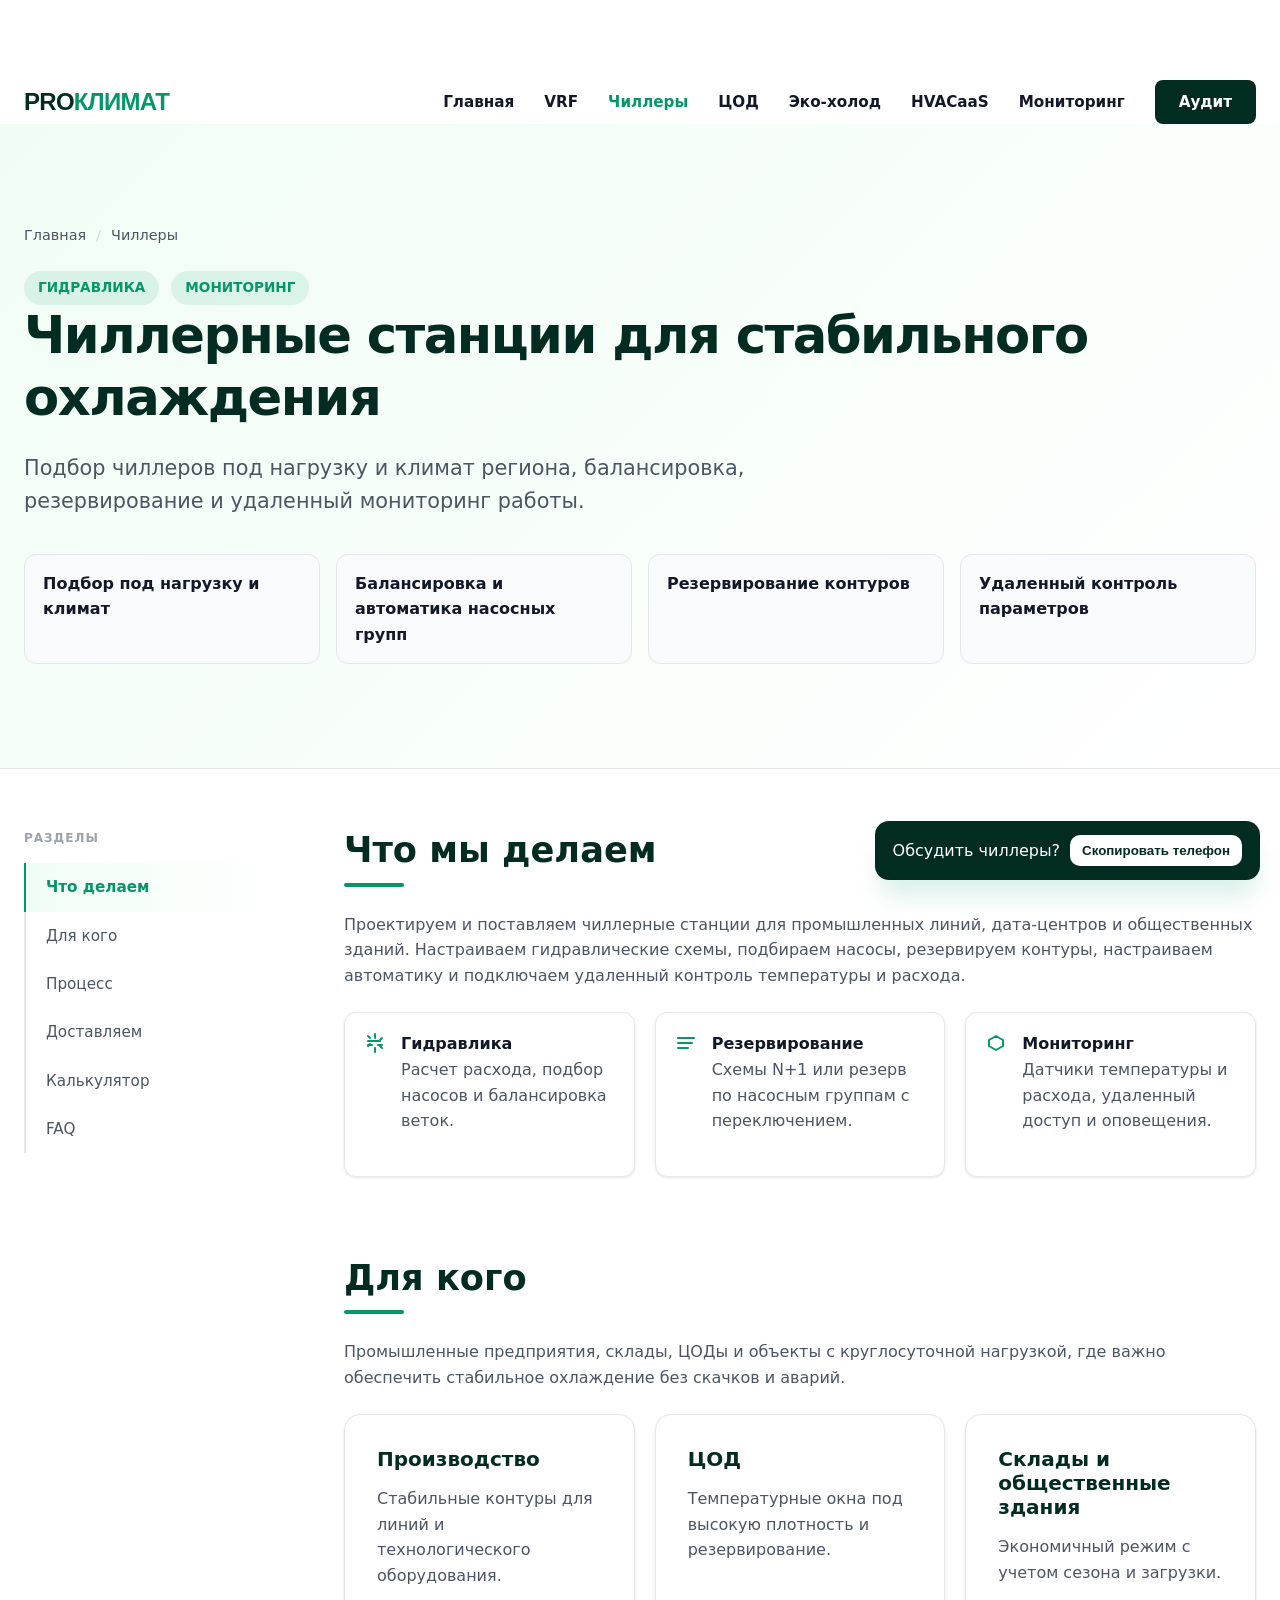
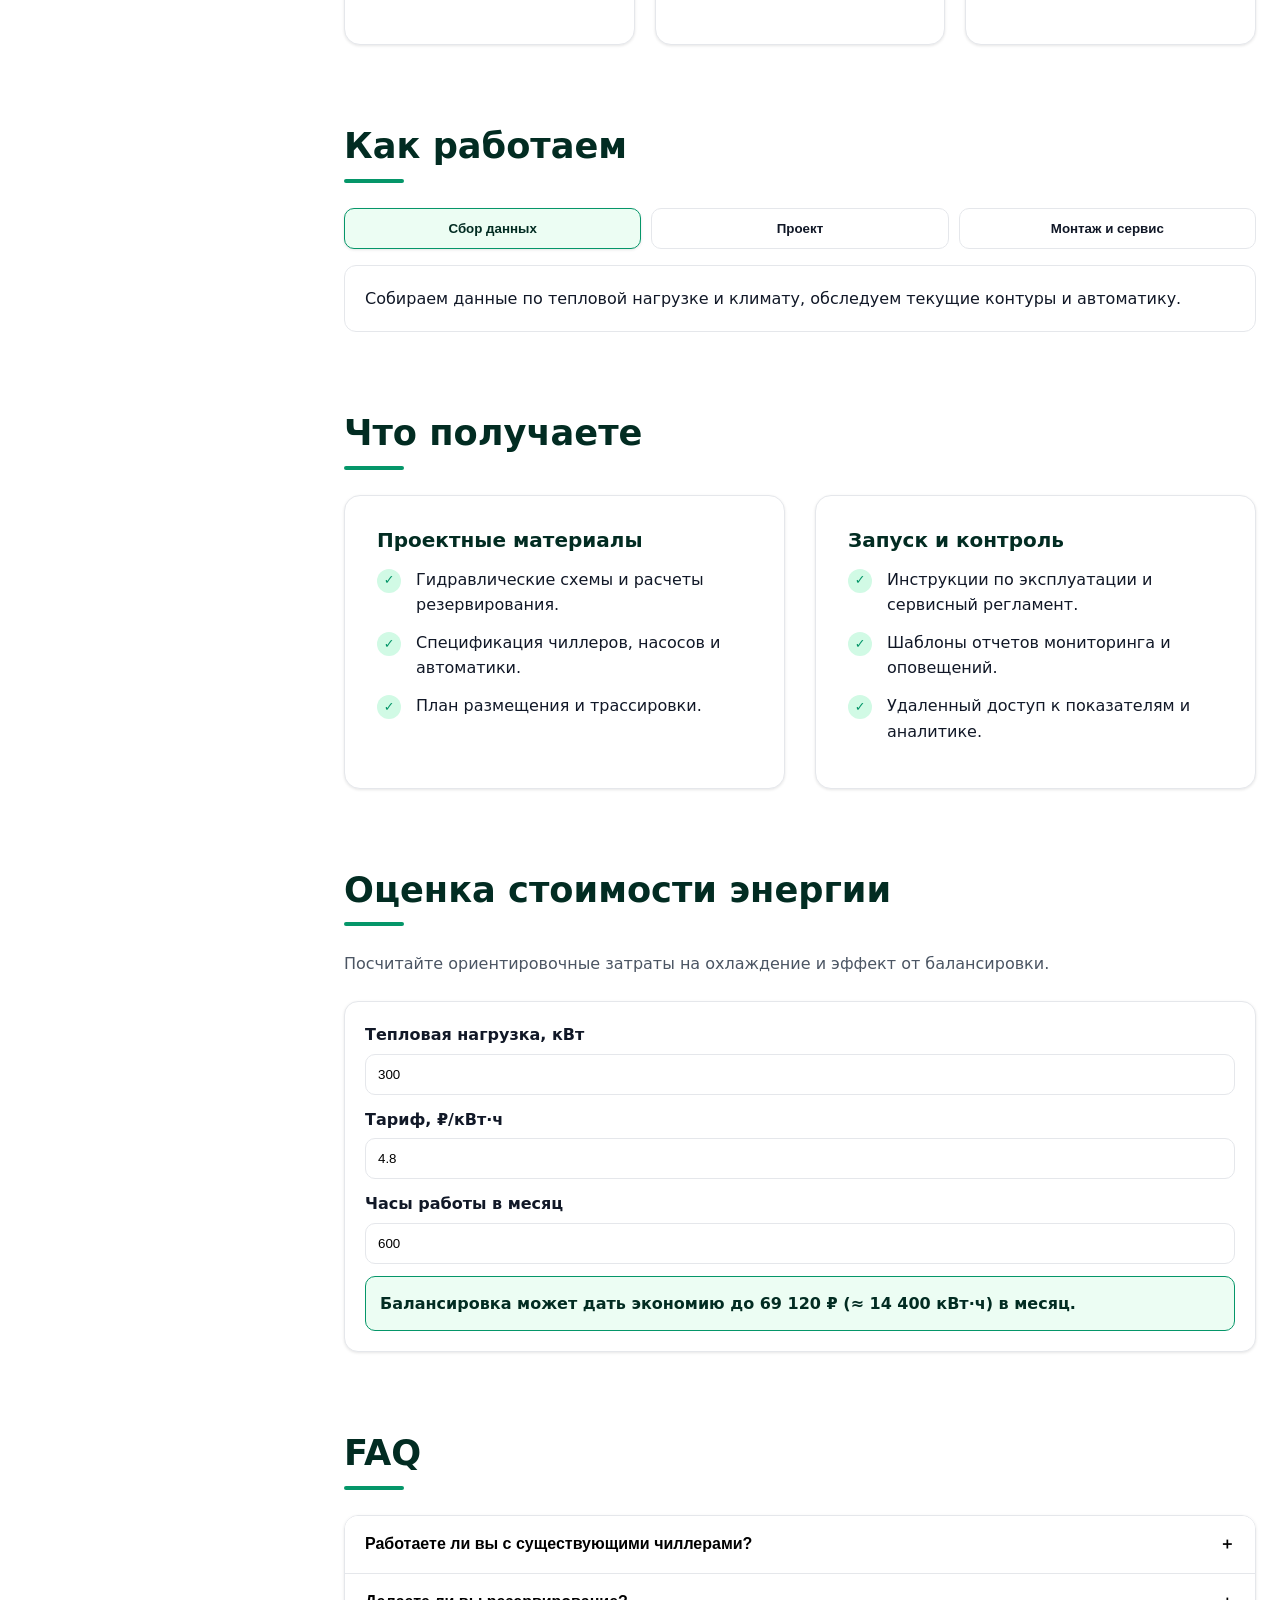
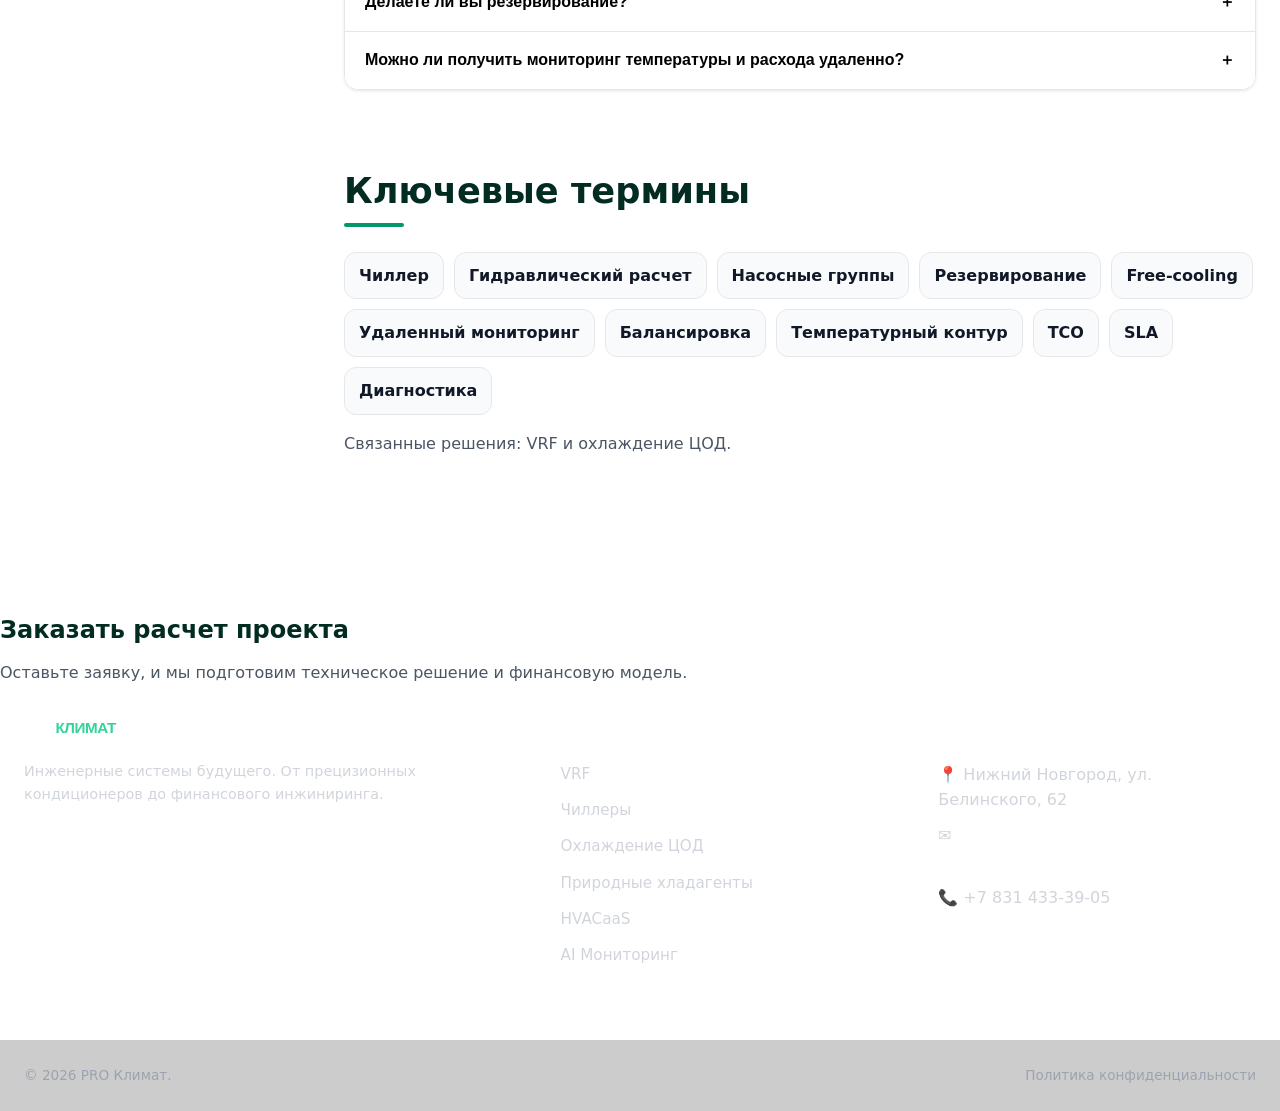
==== chiller.html @ 480e8903 "Add VRF and chiller pages with unified SEO and interactivity" ====
<!DOCTYPE html>
<html lang="ru">
<head>
    <meta charset="UTF-8">
    <meta name="viewport" content="width=device-width, initial-scale=1.0">
    <title>Чиллерные решения — стабильное охлаждение</title>
    <meta name="description" content="PRO Климат подбирает и собирает чиллерные станции с гидравлическим расчетом, резервированием и цифровым мониторингом.">
    <link rel="canonical" href="https://pro.master52.ru/chiller.html">
    <meta property="og:title" content="Чиллерные решения — стабильное охлаждение">
    <meta property="og:description" content="Чиллерные станции для промышленности и ЦОД: гидравлика, резервирование, мониторинг.">
    <meta property="og:type" content="article">
    <meta property="og:url" content="https://pro.master52.ru/chiller.html">
    <meta property="og:site_name" content="PRO Климат">
    <meta name="twitter:card" content="summary_large_image">
    <meta name="twitter:title" content="Чиллеры от PRO Климат">
    <meta name="twitter:description" content="Подбор чиллеров под нагрузку, балансировка и удаленный мониторинг.">
    <link rel="stylesheet" href="assets/css/site.css">
    <script type="application/ld+json">
    {
      "@context": "https://schema.org",
      "@graph": [
        {
          "@type": "Organization",
          "name": "PRO Климат",
          "url": "https://pro.master52.ru/",
          "logo": "https://pro.master52.ru/assets/img/logo.svg",
          "contactPoint": {"@type": "ContactPoint","telephone": "+7 831 433-39-05","contactType": "customer service","email": "4333928@mail.ru"},
          "address": {"@type": "PostalAddress","streetAddress": "ул. Белинского, 62","addressLocality": "Нижний Новгород","addressCountry": "RU"}
        },
        {"@type": "WebSite","url": "https://pro.master52.ru/","name": "PRO Климат"},
        {
          "@type": "BreadcrumbList",
          "itemListElement": [
            {"@type": "ListItem", "position": 1, "name": "Главная", "item": "https://pro.master52.ru/index.html"},
            {"@type": "ListItem", "position": 2, "name": "Чиллеры", "item": "https://pro.master52.ru/chiller.html"}
          ]
        }
      ]
    }
    </script>
</head>
<body>
    <div id="header-inj"></div>
    <main>
        <section class="hero reveal" aria-labelledby="chiller-title">
            <div class="container">
                <div class="breadcrumbs"><a href="/">Главная</a><span>/</span>Чиллеры</div>
                <div class="badges">
                    <div class="badge">Гидравлика</div>
                    <div class="badge">Мониторинг</div>
                </div>
                <h1 id="chiller-title" class="hero-title">Чиллерные станции для стабильного охлаждения</h1>
                <p class="hero-desc">Подбор чиллеров под нагрузку и климат региона, балансировка, резервирование и удаленный мониторинг работы.</p>
                <div class="summary-grid">
                    <div class="summary-item">Подбор под нагрузку и климат</div>
                    <div class="summary-item">Балансировка и автоматика насосных групп</div>
                    <div class="summary-item">Резервирование контуров</div>
                    <div class="summary-item">Удаленный контроль параметров</div>
                </div>
            </div>
        </section>

        <div class="container content">
            <section class="layout reveal">
                <aside class="sidebar" aria-label="Навигация по чиллерам">
                    <div class="side-label">Разделы</div>
                    <div class="side-menu">
                        <a href="#what">Что делаем</a>
                        <a href="#who">Для кого</a>
                        <a href="#how">Процесс</a>
                        <a href="#deliver">Доставляем</a>
                        <a href="#calc">Калькулятор</a>
                        <a href="#faq">FAQ</a>
                    </div>
                </aside>
                <div class="content">
                    <section id="what" aria-labelledby="what-title">
                        <h2 id="what-title">Что мы делаем</h2>
                        <p>Проектируем и поставляем чиллерные станции для промышленных линий, дата-центров и общественных зданий. Настраиваем гидравлические схемы, подбираем насосы, резервируем контуры, настраиваем автоматику и подключаем удаленный контроль температуры и расхода.</p>
                        <div class="feature-list">
                            <div class="feature">
                                <svg viewBox="0 0 24 24" fill="none" aria-hidden="true"><path d="M12 3v4m0 10v4m7-7h-4M9 14H5m12-4H5m14-3l-2 2m0 6l2 2M5 5l2 2m0 6L5 15" stroke="currentColor" stroke-width="2" stroke-linecap="round"/></svg>
                                <div><strong>Гидравлика</strong><p>Расчет расхода, подбор насосов и балансировка веток.</p></div>
                            </div>
                            <div class="feature">
                                <svg viewBox="0 0 24 24" fill="none" aria-hidden="true"><path d="M4 7h16M4 12h14M4 17h10" stroke="currentColor" stroke-width="2" stroke-linecap="round"/></svg>
                                <div><strong>Резервирование</strong><p>Схемы N+1 или резерв по насосным группам с переключением.</p></div>
                            </div>
                            <div class="feature">
                                <svg viewBox="0 0 24 24" fill="none" aria-hidden="true"><path d="M12 5l7 4v6l-7 4-7-4V9l7-4z" stroke="currentColor" stroke-width="2" stroke-linecap="round" stroke-linejoin="round"/></svg>
                                <div><strong>Мониторинг</strong><p>Датчики температуры и расхода, удаленный доступ и оповещения.</p></div>
                            </div>
                        </div>
                    </section>

                    <section id="who" class="reveal" aria-labelledby="who-title">
                        <h2 id="who-title">Для кого</h2>
                        <p>Промышленные предприятия, склады, ЦОДы и объекты с круглосуточной нагрузкой, где важно обеспечить стабильное охлаждение без скачков и аварий.</p>
                        <div class="grid-responsive">
                            <div class="card"><h4>Производство</h4><p>Стабильные контуры для линий и технологического оборудования.</p></div>
                            <div class="card"><h4>ЦОД</h4><p>Температурные окна под высокую плотность и резервирование.</p></div>
                            <div class="card"><h4>Склады и общественные здания</h4><p>Экономичный режим с учетом сезона и загрузки.</p></div>
                        </div>
                    </section>

                    <section id="how" class="reveal" aria-labelledby="how-title">
                        <h2 id="how-title">Как работаем</h2>
                        <div class="tab-buttons" role="tablist" aria-label="Этапы чиллеров">
                            <button role="tab" aria-selected="true" aria-controls="ch-tab1" id="ch-tab-btn-1">Сбор данных</button>
                            <button role="tab" aria-selected="false" aria-controls="ch-tab2" id="ch-tab-btn-2">Проект</button>
                            <button role="tab" aria-selected="false" aria-controls="ch-tab3" id="ch-tab-btn-3">Монтаж и сервис</button>
                        </div>
                        <div id="ch-tab1" class="tab-panel active" role="tabpanel" aria-labelledby="ch-tab-btn-1">Собираем данные по тепловой нагрузке и климату, обследуем текущие контуры и автоматику.</div>
                        <div id="ch-tab2" class="tab-panel" role="tabpanel" aria-labelledby="ch-tab-btn-2">Подбираем чиллеры и гидромодули, проектируем разводку, размещение и резервирование.</div>
                        <div id="ch-tab3" class="tab-panel" role="tabpanel" aria-labelledby="ch-tab-btn-3">Монтаж с учетом сервисных зон, балансировка, подключение мониторинга и регламент сервисных проверок.</div>
                    </section>

                    <section id="deliver" class="reveal" aria-labelledby="deliver-title">
                        <h2 id="deliver-title">Что получаете</h2>
                        <div class="grid-2">
                            <div class="card">
                                <h4>Проектные материалы</h4>
                                <ul class="list-check">
                                    <li><span class="icon-ok">✓</span><span>Гидравлические схемы и расчеты резервирования.</span></li>
                                    <li><span class="icon-ok">✓</span><span>Спецификация чиллеров, насосов и автоматики.</span></li>
                                    <li><span class="icon-ok">✓</span><span>План размещения и трассировки.</span></li>
                                </ul>
                            </div>
                            <div class="card">
                                <h4>Запуск и контроль</h4>
                                <ul class="list-check">
                                    <li><span class="icon-ok">✓</span><span>Инструкции по эксплуатации и сервисный регламент.</span></li>
                                    <li><span class="icon-ok">✓</span><span>Шаблоны отчетов мониторинга и оповещений.</span></li>
                                    <li><span class="icon-ok">✓</span><span>Удаленный доступ к показателям и аналитике.</span></li>
                                </ul>
                            </div>
                        </div>
                    </section>

                    <section id="calc" class="reveal" aria-labelledby="calc-title">
                        <h2 id="calc-title">Оценка стоимости энергии</h2>
                        <p>Посчитайте ориентировочные затраты на охлаждение и эффект от балансировки.</p>
                        <div class="calc-card" data-calculator="chiller">
                            <label for="ch-load">Тепловая нагрузка, кВт</label>
                            <input id="ch-load" type="number" min="50" value="300">
                            <label for="ch-tariff">Тариф, ₽/кВт·ч</label>
                            <input id="ch-tariff" type="number" min="1" step="0.01" value="4.8">
                            <label for="ch-hrs">Часы работы в месяц</label>
                            <input id="ch-hrs" type="number" min="50" value="600">
                            <div class="calc-output" aria-live="polite">Введите данные, чтобы увидеть оценку.</div>
                        </div>
                    </section>

                    <section id="faq" class="reveal" aria-labelledby="faq-title">
                        <h2 id="faq-title">FAQ</h2>
                        <div class="accordion" data-accordion>
                            <div class="accordion-item">
                                <button type="button" aria-expanded="false">Работаете ли вы с существующими чиллерами?<span class="icon">＋</span></button>
                                <div class="accordion-panel">Да, проводим аудит, перенастройку автоматики и интеграцию с мониторингом без остановки критичных зон.</div>
                            </div>
                            <div class="accordion-item">
                                <button type="button" aria-expanded="false">Делаете ли вы резервирование?<span class="icon">＋</span></button>
                                <div class="accordion-panel">Предлагаем схемы N+1 или резервирование по насосным группам с автоматическим переключением.</div>
                            </div>
                            <div class="accordion-item">
                                <button type="button" aria-expanded="false">Можно ли получить мониторинг температуры и расхода удаленно?<span class="icon">＋</span></button>
                                <div class="accordion-panel">Подключаем датчики и выводим показатели в диспетчерскую или веб-кабинет.</div>
                            </div>
                        </div>
                    </section>

                    <section id="terms" class="reveal" aria-labelledby="terms-title">
                        <h2 id="terms-title">Ключевые термины</h2>
                        <div class="key-terms">
                            <span>Чиллер</span><span>Гидравлический расчет</span><span>Насосные группы</span><span>Резервирование</span><span>Free-cooling</span><span>Удаленный мониторинг</span><span>Балансировка</span><span>Температурный контур</span><span>TCO</span><span>SLA</span><span>Диагностика</span>
                        </div>
                        <p style="margin-top:16px;">Связанные решения: <a href="/vrf.html">VRF</a> и <a href="/data-centre.html">охлаждение ЦОД</a>.</p>
                    </section>
                </div>
            </section>
        </div>
    </main>

    <div id="cta-inj"></div>
    <div id="footer-inj"></div>

    <div class="sticky-cta" role="alert" aria-live="polite">
        <span>Обсудить чиллеры?</span>
        <button type="button" data-copy="+7 831 433-39-05">Скопировать телефон</button>
    </div>

    <script src="assets/js/site.js" defer></script>
    <script type="application/ld+json">
    {
      "@context": "https://schema.org",
      "@type": "FAQPage",
      "mainEntity": [
        {"@type": "Question","name": "Работаете ли вы с существующими чиллерами?","acceptedAnswer":{"@type":"Answer","text":"Да, проводим аудит, перенастройку автоматики и интеграцию с мониторингом без остановки критичных зон."}},
        {"@type": "Question","name": "Делаете ли вы резервирование?","acceptedAnswer":{"@type":"Answer","text":"Предлагаем схемы N+1 или резервирование по насосным группам с автоматическим переключением."}},
        {"@type": "Question","name": "Можно ли получить мониторинг температуры и расхода удаленно?","acceptedAnswer":{"@type":"Answer","text":"Подключаем датчики и выводим показатели в диспетчерскую или веб-кабинет."}}
      ]
    }
    </script>
</body>
</html>
---- assets/css/site.css ----
/* ==========================================================================
   1. ДИЗАЙН-СИСТЕМА (ПЕРЕМЕННЫЕ)
   ========================================================================== */
:root {
    /* Цвета */
    --c-primary:      #022c22; /* Темно-зеленый (Основа) */
    --c-secondary:    #059669; /* Эмеральд (Акцент) */
    --c-accent:       #34D399; /* Ярко-зеленый (Детали) */
    --c-text-main:    #111827; /* Основной текст */
    --c-text-light:   #4B5563; /* Второстепенный текст */
    --c-bg-body:      #FFFFFF;
    --c-bg-gray:      #F9FAFB; /* Фон секций */
    --c-border:       #E5E7EB;
    
    /* Размеры и Отступы */
    --header-h:       80px;
    --container-w:    1280px;
    --radius:         16px;
    --section-gap:    100px;   /* Стандартный отступ между секциями */
    
    /* Тени */
    --shadow-sm:      0 1px 3px rgba(0,0,0,0.1);
    --shadow-md:      0 4px 6px -1px rgba(0,0,0,0.1);
    --shadow-lg:      0 10px 15px -3px rgba(0,0,0,0.1);
    --shadow-hover:   0 20px 25px -5px rgba(5, 150, 105, 0.15);
    
    /* Анимация */
    --transition:     all 0.3s cubic-bezier(0.4, 0, 0.2, 1);
}

/* ==========================================================================
   2. БАЗОВЫЕ СТИЛИ (RESET)
   ========================================================================== */
*, *::before, *::after { box-sizing: border-box; margin: 0; padding: 0; }

html { 
    scroll-behavior: smooth; 
    scroll-padding-top: 100px; 
}

body {
    font-family: 'Inter', system-ui, -apple-system, BlinkMacSystemFont, "Segoe UI", sans-serif;
    color: var(--c-text-main);
    background-color: var(--c-bg-body);
    line-height: 1.6;
    -webkit-font-smoothing: antialiased;
    
    /* STICKY FOOTER HACK */
    display: flex;
    flex-direction: column;
    min-height: 100vh;
    padding-top: var(--header-h); /* Отступ под фиксированную шапку */
}

h1, h2, h3, h4 {
    font-family: 'Manrope', 'Inter', system-ui, sans-serif;
    font-weight: 800;
    color: var(--c-primary);
    line-height: 1.2;
    margin-bottom: 1rem;
}

p { margin-bottom: 1.5rem; color: var(--c-text-light); }
a { text-decoration: none; color: inherit; transition: var(--transition); }
ul { list-style: none; }
img { max-width: 100%; display: block; }

/* Контейнер */
.container {
    width: 100%;
    max-width: var(--container-w);
    margin: 0 auto;
    padding: 0 24px;
}

/* ==========================================================================
   3. КОМПОНЕНТЫ ШАПКИ (HEADER)
   ========================================================================== */
header {
    position: fixed; top: 0; left: 0; width: 100%; height: var(--header-h);
    background: rgba(255, 255, 255, 0.98);
    border-bottom: 1px solid var(--c-border);
    backdrop-filter: blur(12px);
    z-index: 1000;
    display: flex; align-items: center;
}

.header-inner { display: flex; justify-content: space-between; align-items: center; }

.logo { 
    font-family: 'Manrope', sans-serif; font-size: 1.5rem; font-weight: 800; 
    color: var(--c-primary); text-transform: uppercase; letter-spacing: -0.03em; 
}
.logo span { color: var(--c-secondary); }

.nav { display: flex; gap: 30px; align-items: center; }
.nav a { font-weight: 600; font-size: 0.95rem; color: var(--c-text-main); position: relative; }
.nav a:hover, .nav a.active { color: var(--c-secondary); }

.btn-nav {
    padding: 10px 24px; background: var(--c-primary); color: white !important;
    border-radius: 8px; font-weight: 600; font-size: 0.9rem;
}
.btn-nav:hover { background: var(--c-secondary); transform: translateY(-2px); }

/* ==========================================================================
   4. HERO SECTION
   ========================================================================== */
.hero {
    padding: 100px 0 80px;
    background: linear-gradient(135deg, #F0FDF4 0%, #FFFFFF 100%);
    border-bottom: 1px solid var(--c-border);
    margin-bottom: 60px;
}

.breadcrumbs { font-size: 0.9rem; color: var(--c-text-light); margin-bottom: 24px; font-weight: 500; }
.breadcrumbs a:hover { color: var(--c-secondary); }
.breadcrumbs span { margin: 0 10px; color: #D1D5DB; }

.hero-title { font-size: clamp(2.1rem, 4vw, 3.5rem); margin-bottom: 24px; letter-spacing: -1.5px; }
.hero-desc { font-size: clamp(1.05rem, 2vw, 1.3rem); max-width: 780px; margin-bottom: 35px; color: var(--c-text-light); }

.badges { display: flex; gap: 12px; flex-wrap: wrap; }
.badge { 
    background: rgba(5, 150, 105, 0.1); color: var(--c-secondary); 
    padding: 6px 14px; border-radius: 50px; font-size: 0.85rem; font-weight: 700; text-transform: uppercase;
}

/* ==========================================================================
   5. СЕТКА И ЛЕЙАУТ (Sidebar + Content)
   ========================================================================== */
.layout {
    display: grid;
    grid-template-columns: 260px 1fr;
    gap: 60px;
    align-items: start;
    margin-bottom: var(--section-gap);
}

/* Сайдбар */
.sidebar { position: sticky; top: 120px; }
.side-menu { border-left: 2px solid var(--c-border); padding-left: 0; }
.side-menu a {
    display: block; padding: 12px 20px; color: var(--c-text-light);
    font-size: 0.95rem; font-weight: 500; margin-left: -2px; border-left: 2px solid transparent;
}
.side-menu a:hover, .side-menu a.active {
    color: var(--c-secondary); border-left-color: var(--c-secondary);
    background: linear-gradient(90deg, #F0FDF4 0%, transparent 100%);
    font-weight: 700;
}
.side-label { 
    font-size: 0.75rem; text-transform: uppercase; letter-spacing: 1px; 
    color: #9CA3AF; margin-bottom: 15px; font-weight: 800; 
}

/* Контент */
.content section { margin-bottom: 80px; scroll-margin-top: 120px; }
.content h2 { 
    font-size: 2.2rem; margin-bottom: 25px; position: relative; padding-bottom: 15px; 
}
.content h2::after { 
    content: ''; position: absolute; bottom: 0; left: 0; 
    width: 60px; height: 4px; background: var(--c-secondary); border-radius: 2px;
}
.content h3 { font-size: 1.6rem; margin-top: 40px; margin-bottom: 20px; }

/* ==========================================================================
   6. UI ЭЛЕМЕНТЫ (Карточки, Списки, Таблицы)
   ========================================================================== */
.grid-2 { display: grid; grid-template-columns: 1fr 1fr; gap: 30px; }
.grid-3 { display: grid; grid-template-columns: repeat(3, 1fr); gap: 30px; }
.grid-responsive { display: grid; gap: 20px; grid-template-columns: repeat(auto-fit, minmax(240px, 1fr)); }

.card {
    background: white; padding: 32px; border-radius: var(--radius);
    border: 1px solid var(--c-border); box-shadow: var(--shadow-sm);
    transition: var(--transition); height: 100%; display: flex; flex-direction: column;
}
.card:hover { transform: translateY(-5px); box-shadow: var(--shadow-hover); border-color: var(--c-accent); }
.card-accent { border-top: 4px solid var(--c-secondary); }
.card h4 { font-size: 1.25rem; margin-bottom: 15px; }

.pill { display: inline-flex; align-items: center; gap: 8px; padding: 8px 14px; border-radius: 999px; background: #ECFDF3; color: var(--c-secondary); font-weight: 700; font-size: 0.9rem; }

.summary-grid { display: grid; grid-template-columns: repeat(auto-fit, minmax(220px, 1fr)); gap: 16px; margin: 24px 0; }
.summary-item { background: var(--c-bg-gray); padding: 16px 18px; border-radius: 12px; font-weight: 600; color: var(--c-text-main); border: 1px solid var(--c-border); }

.feature-list { display: grid; grid-template-columns: repeat(auto-fit, minmax(260px, 1fr)); gap: 20px; }
.feature { display: flex; gap: 14px; padding: 18px; border: 1px solid var(--c-border); border-radius: 12px; background: white; box-shadow: var(--shadow-sm); }
.feature svg { width: 24px; height: 24px; color: var(--c-secondary); flex-shrink: 0; }

.tab-buttons { display: grid; grid-template-columns: repeat(auto-fit, minmax(160px, 1fr)); gap: 10px; margin-bottom: 16px; }
.tab-buttons button { padding: 12px 16px; border-radius: 10px; border: 1px solid var(--c-border); background: white; font-weight: 700; color: var(--c-text-main); cursor: pointer; transition: var(--transition); }
.tab-buttons button[aria-selected="true"] { background: #ECFDF3; border-color: var(--c-secondary); color: var(--c-primary); box-shadow: var(--shadow-sm); }

.tab-panel { display: none; border: 1px solid var(--c-border); border-radius: 12px; padding: 20px; background: white; }
.tab-panel.active { display: block; }

.accordion { border: 1px solid var(--c-border); border-radius: 14px; overflow: hidden; box-shadow: var(--shadow-sm); }
.accordion-item + .accordion-item { border-top: 1px solid var(--c-border); }
.accordion button { width: 100%; text-align: left; padding: 18px 20px; background: white; border: none; font-weight: 700; font-size: 1rem; display: flex; justify-content: space-between; align-items: center; cursor: pointer; }
.accordion button:focus-visible { outline: 3px solid var(--c-secondary); outline-offset: 2px; }
.accordion .icon { transition: transform 0.3s ease; }
.accordion [aria-expanded="true"] .icon { transform: rotate(45deg); }
.accordion-panel { padding: 0 20px 18px; color: var(--c-text-light); display: none; }
.accordion-panel.open { display: block; }

.calc-card { padding: 20px; border: 1px solid var(--c-border); border-radius: 14px; background: white; box-shadow: var(--shadow-sm); }
.calc-card label { display: block; font-weight: 700; margin-bottom: 6px; }
.calc-card input, .calc-card select { width: 100%; padding: 12px; border-radius: 10px; border: 1px solid var(--c-border); margin-bottom: 12px; }
.calc-output { background: #ECFDF3; border: 1px solid var(--c-secondary); padding: 14px; border-radius: 10px; font-weight: 700; color: var(--c-primary); }

.key-terms { display: flex; flex-wrap: wrap; gap: 10px; margin-top: 14px; }
.key-terms span { padding: 10px 14px; background: var(--c-bg-gray); border-radius: 12px; border: 1px solid var(--c-border); font-weight: 700; color: var(--c-text-main); }

.sticky-cta { position: fixed; bottom: 20px; right: 20px; background: var(--c-primary); color: white; padding: 14px 18px; border-radius: 14px; display: flex; align-items: center; gap: 10px; box-shadow: var(--shadow-hover); z-index: 999; }
.sticky-cta button { background: white; color: var(--c-primary); border: none; padding: 8px 12px; border-radius: 10px; font-weight: 700; cursor: pointer; }

.reveal { opacity: 0; transform: translateY(16px); transition: opacity 0.6s ease, transform 0.6s ease; }
.reveal.visible { opacity: 1; transform: translateY(0); }

/* Списки с галочками */
.list-check li { display: flex; align-items: flex-start; gap: 15px; margin-bottom: 12px; }
.icon-ok { 
    flex-shrink: 0; width: 24px; height: 24px; background: #D1FAE5; color: var(--c-secondary);
    border-radius: 50%; display: flex; align-items: center; justify-content: center; font-size: 0.8rem; margin-top: 2px;
}

/* Таблицы */
.table-responsive { overflow-x: auto; margin: 30px 0; border: 1px solid var(--c-border); border-radius: var(--radius); }
table { width: 100%; border-collapse: collapse; min-width: 600px; }
th { background: #F3F4F6; padding: 18px 24px; text-align: left; font-size: 0.85rem; text-transform: uppercase; color: var(--c-text-light); }
td { padding: 18px 24px; border-top: 1px solid var(--c-border); vertical-align: top; }
tr:hover td { background: #F9FAFB; }

/* Темный блок (Интерактив) */
.dark-section {
    background: var(--c-primary); color: white; padding: 50px; 
    border-radius: 20px; margin: 40px 0; position: relative; overflow: hidden;
}
.dark-section::before {
    content: ''; position: absolute; top: -50px; right: -50px; width: 300px; height: 300px;
    background: radial-gradient(circle, rgba(52, 211, 153, 0.15) 0%, transparent 70%);
    border-radius: 50%; pointer-events: none;
}
.dark-section h2, .dark-section h3, .dark-section h4 { color: white; }
.dark-section p { color: #D1FAE5; }

/* ==========================================================================
   7. ВИЗУАЛИЗАЦИЯ ДАННЫХ (Графики)
   ========================================================================== */
/* График колонок */
.viz-bars { display: flex; align-items: flex-end; gap: 20px; height: 160px; margin-top: 30px; }
.vb-col { 
    flex: 1; background: rgba(255,255,255,0.1); border-radius: 8px 8px 0 0;
    display: flex; flex-direction: column; justify-content: flex-end; align-items: center;
    padding-bottom: 10px; position: relative; transition: height 1s ease;
}
.vb-col.active { background: var(--c-secondary); box-shadow: 0 0 30px rgba(5,150,105,0.4); }
.vb-val { font-size: 2.5rem; font-weight: 800; color: white; line-height: 1; }
.vb-lbl { position: absolute; bottom: -30px; font-size: 0.8rem; text-transform: uppercase; opacity: 0.7; color: #D1FAE5; }

/* График сенсора */
.sensor-chart { display: flex; align-items: flex-end; height: 100px; gap: 3px; margin-top: 20px; }
.sc-bar { flex: 1; background: var(--c-secondary); opacity: 0.6; border-radius: 2px 2px 0 0; transition: height 0.2s; }
.sc-bar.alert { background: #EF4444; opacity: 1; }

/* Полосы GWP */
.gwp-item { margin-bottom: 20px; }
.gwp-head { display: flex; justify-content: space-between; font-size: 0.9rem; font-weight: 700; margin-bottom: 8px; }
.gwp-bg { width: 100%; background: #E5E7EB; height: 10px; border-radius: 6px; overflow: hidden; }
.gwp-bar { height: 100%; background: #EF4444; width: 0; transition: width 1.5s ease-out; }
.gwp-bar.eco { background: var(--c-secondary); }

/* ==========================================================================
   8. CTA & ПОДВАЛ
   ========================================================================== */
.cta-wrapper {
    background: var(--c-bg-gray); padding: 80px 0; border-top: 1px solid var(--c-border);
}
.cta-card {
    background: white; padding: 60px; border-radius: 24px; max-width: 800px; margin: 0 auto;
    text-align: center; border: 1px solid var(--c-border); box-shadow: var(--shadow-lg);
}
.amo-container { margin-top: 30px; min-height: 250px; }

footer { 
    background: var(--c-primary); color: white; 
    padding-top: 80px; margin-top: auto; 
}
.footer-cols { display: grid; grid-template-columns: 1.5fr 1fr 1fr; gap: 60px; margin-bottom: 60px; }
.f-col h4 { color: white; margin-bottom: 25px; font-size: 1.1rem; }
.f-col a { display: block; color: #D1D5DB; margin-bottom: 12px; font-size: 0.95rem; }
.f-col a:hover { color: var(--c-accent); padding-left: 5px; }
.f-btm { background: rgba(0,0,0,0.2); padding: 25px 0; font-size: 0.85rem; color: #9CA3AF; }
.f-btm-inner { display: flex; justify-content: space-between; }

/* ==========================================================================
   9. АДАПТИВНОСТЬ
   ========================================================================== */
@media (max-width: 992px) {
    .hero-title { font-size: 2.5rem; }
    .layout { grid-template-columns: 1fr; gap: 40px; }
    .sidebar { display: none; }
    .nav { display: none; } /* Скрываем меню на моб */
    .grid-2, .grid-3, .footer-cols { grid-template-columns: 1fr; gap: 30px; }
    .cta-card { padding: 30px; }
}

@media (max-width: 640px) {
    :root { --section-gap: 72px; }
    .hero { padding: 80px 0 60px; }
    .hero-desc { margin-bottom: 24px; }
    .sticky-cta { left: 16px; right: 16px; justify-content: space-between; }
}

@media (max-width: 480px) {
    .badge { font-size: 0.8rem; }
    .calc-card { padding: 16px; }
    .tab-buttons { grid-template-columns: 1fr; }
    .tab-buttons button { text-align: left; }
}
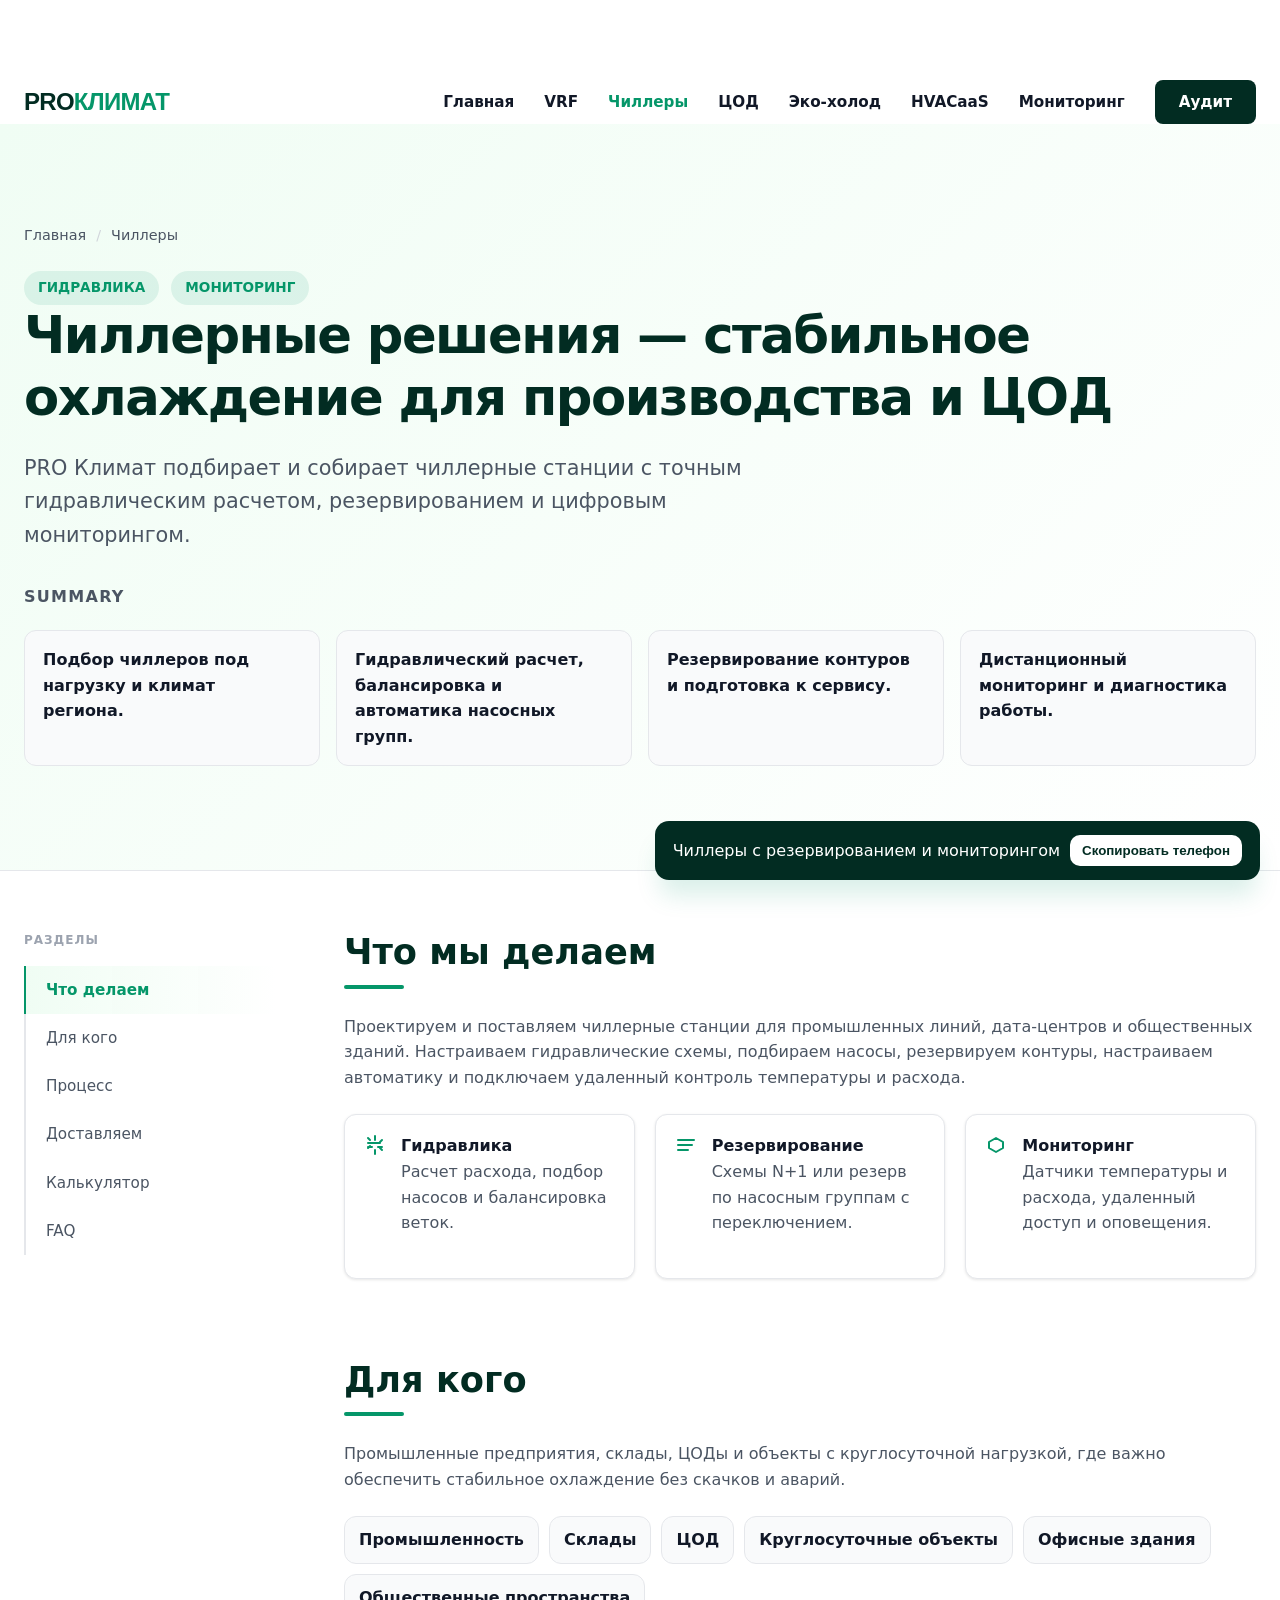
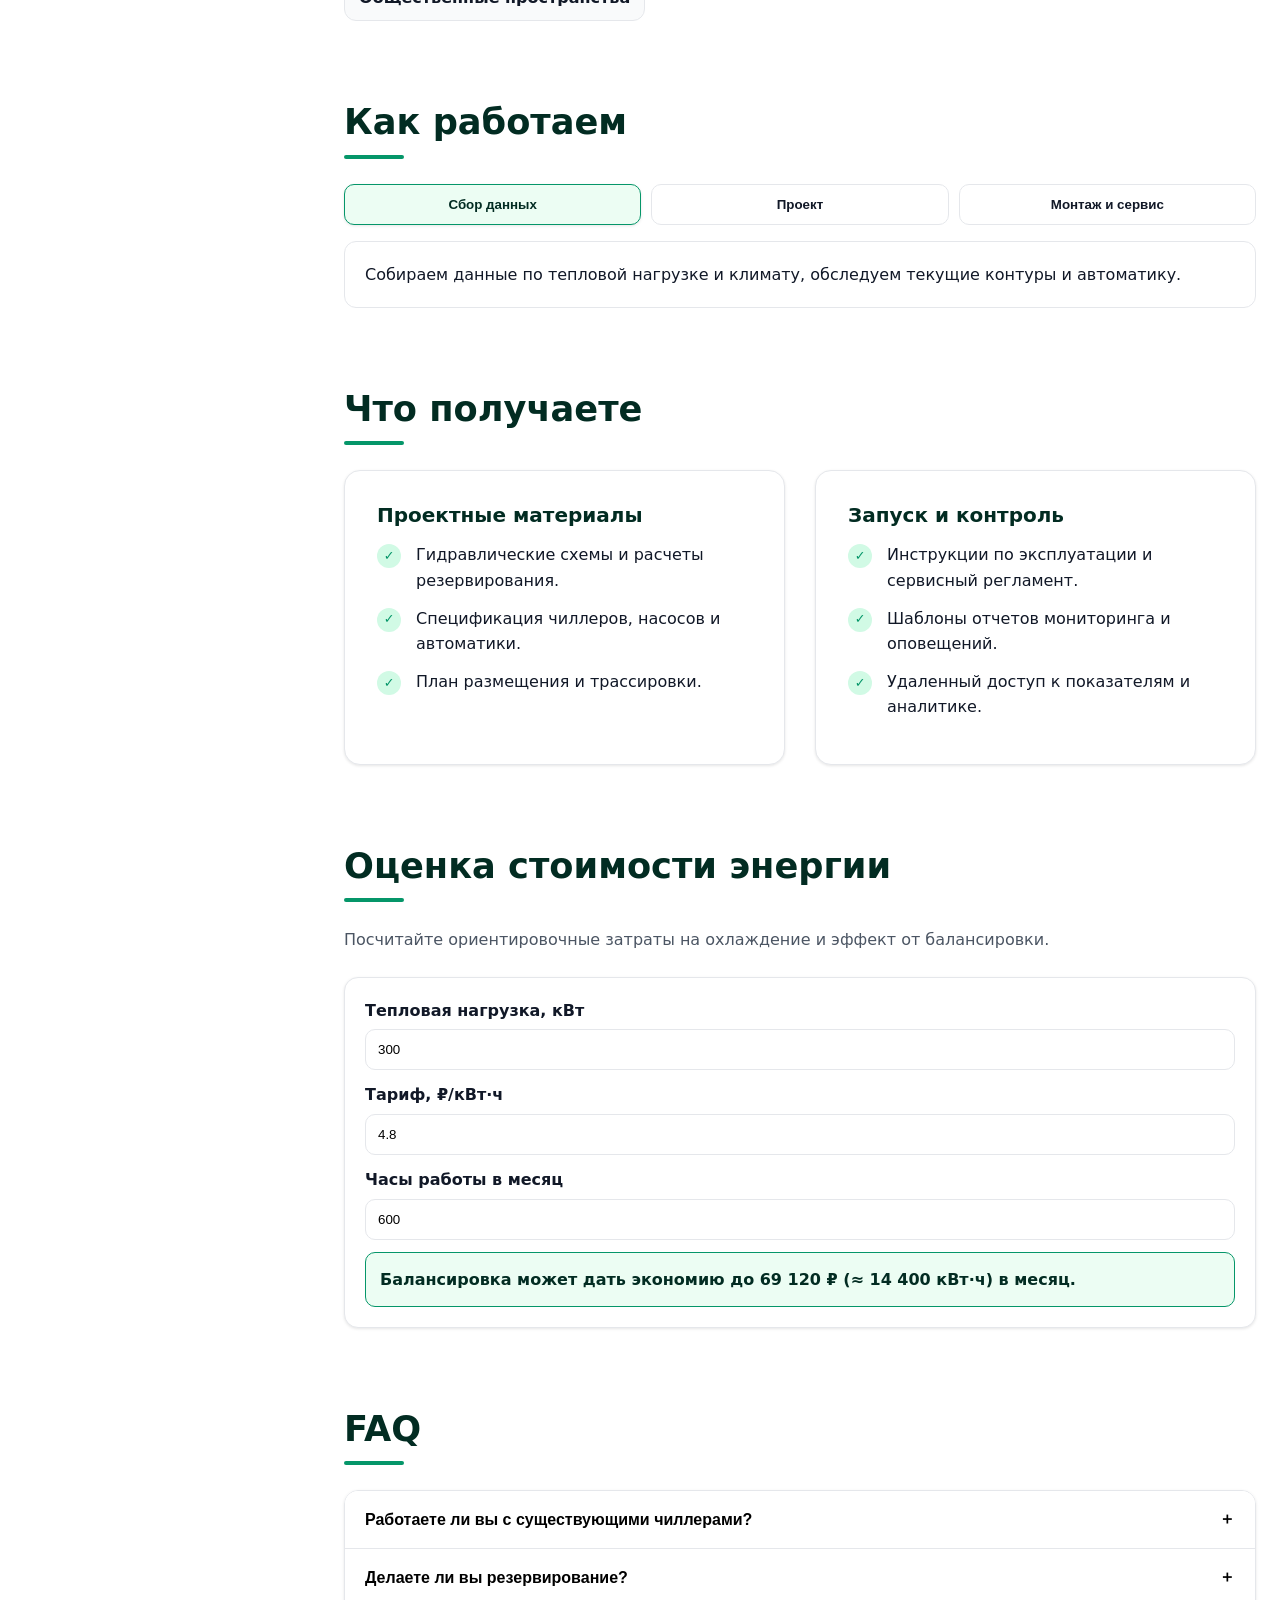
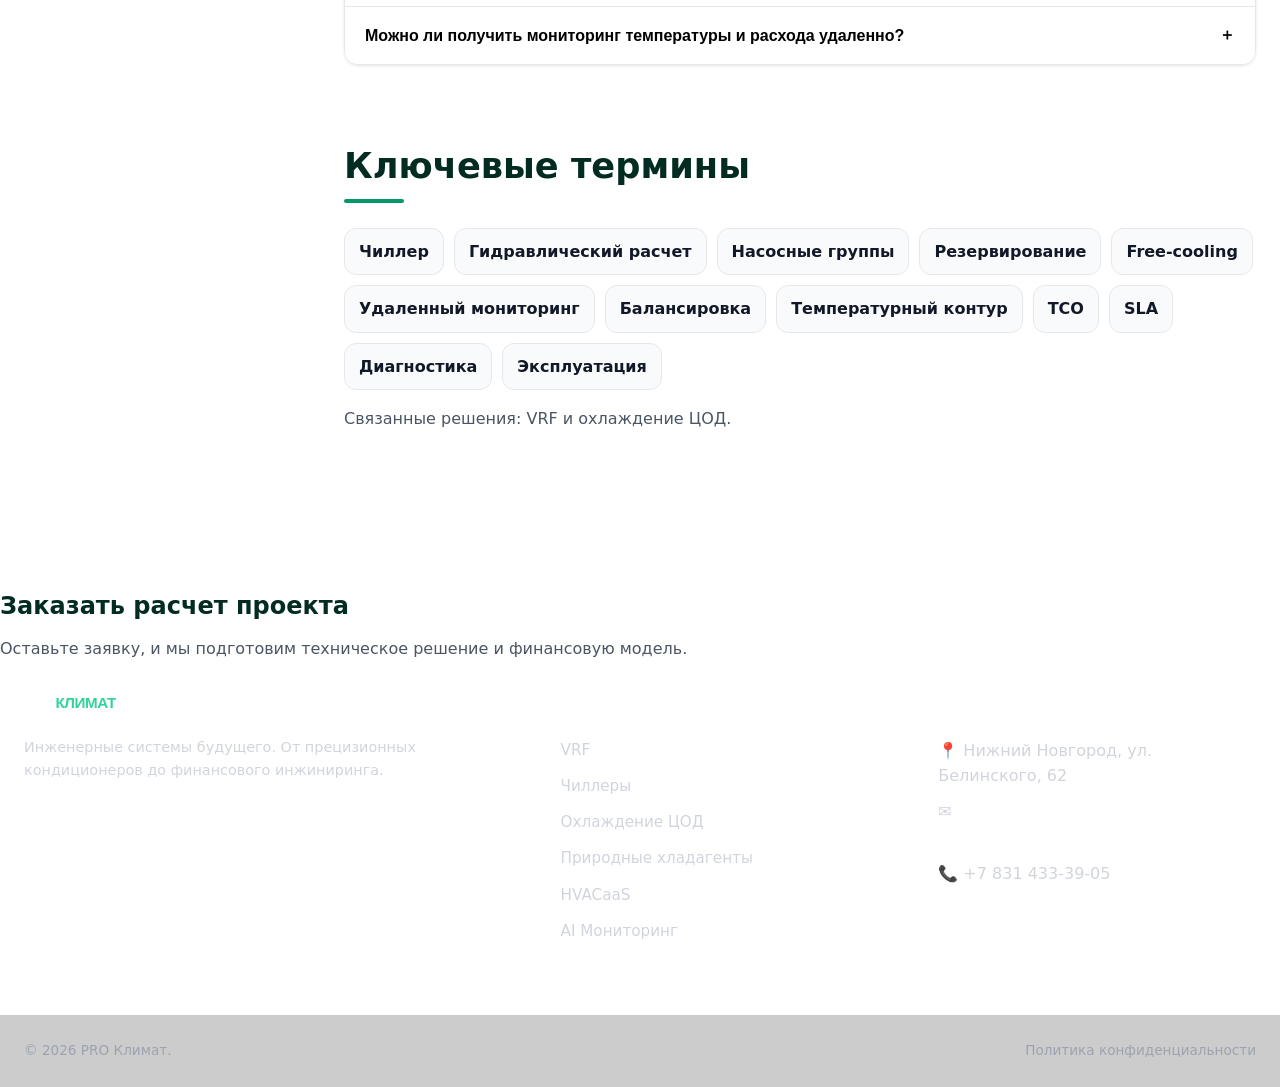
==== commit cb760ecb: "Align site pages with info content and summaries" ====
--- a/chiller.html
+++ b/chiller.html
@@ -4,16 +4,16 @@
     <meta charset="UTF-8">
     <meta name="viewport" content="width=device-width, initial-scale=1.0">
     <title>Чиллерные решения — стабильное охлаждение</title>
-    <meta name="description" content="PRO Климат подбирает и собирает чиллерные станции с гидравлическим расчетом, резервированием и цифровым мониторингом.">
+    <meta name="description" content="PRO Климат подбирает и собирает чиллерные станции с точным гидравлическим расчетом, резервированием и цифровым мониторингом.">
     <link rel="canonical" href="https://pro.master52.ru/chiller.html">
     <meta property="og:title" content="Чиллерные решения — стабильное охлаждение">
-    <meta property="og:description" content="Чиллерные станции для промышленности и ЦОД: гидравлика, резервирование, мониторинг.">
+    <meta property="og:description" content="PRO Климат подбирает и собирает чиллерные станции с точным гидравлическим расчетом, резервированием и цифровым мониторингом.">
     <meta property="og:type" content="article">
     <meta property="og:url" content="https://pro.master52.ru/chiller.html">
     <meta property="og:site_name" content="PRO Климат">
     <meta name="twitter:card" content="summary_large_image">
-    <meta name="twitter:title" content="Чиллеры от PRO Климат">
-    <meta name="twitter:description" content="Подбор чиллеров под нагрузку, балансировка и удаленный мониторинг.">
+    <meta name="twitter:title" content="Чиллерные решения — стабильное охлаждение">
+    <meta name="twitter:description" content="PRO Климат подбирает и собирает чиллерные станции с точным гидравлическим расчетом, резервированием и цифровым мониторингом.">
     <link rel="stylesheet" href="assets/css/site.css">
     <script type="application/ld+json">
     {
@@ -49,13 +49,14 @@
                     <div class="badge">Гидравлика</div>
                     <div class="badge">Мониторинг</div>
                 </div>
-                <h1 id="chiller-title" class="hero-title">Чиллерные станции для стабильного охлаждения</h1>
-                <p class="hero-desc">Подбор чиллеров под нагрузку и климат региона, балансировка, резервирование и удаленный мониторинг работы.</p>
-                <div class="summary-grid">
-                    <div class="summary-item">Подбор под нагрузку и климат</div>
-                    <div class="summary-item">Балансировка и автоматика насосных групп</div>
-                    <div class="summary-item">Резервирование контуров</div>
-                    <div class="summary-item">Удаленный контроль параметров</div>
+                <h1 id="chiller-title" class="hero-title">Чиллерные решения — стабильное охлаждение для производства и ЦОД</h1>
+                <p class="hero-desc">PRO Климат подбирает и собирает чиллерные станции с точным гидравлическим расчетом, резервированием и цифровым мониторингом.</p>
+                <h2 style="font-size:1rem; letter-spacing:0.08em; text-transform:uppercase; color:var(--c-text-light);">Summary</h2>
+                <div class="summary-grid" aria-label="Краткое резюме чиллеров">
+                    <div class="summary-item">Подбор чиллеров под нагрузку и климат региона.</div>
+                    <div class="summary-item">Гидравлический расчет, балансировка и автоматика насосных групп.</div>
+                    <div class="summary-item">Резервирование контуров и подготовка к сервису.</div>
+                    <div class="summary-item">Дистанционный мониторинг и диагностика работы.</div>
                 </div>
             </div>
         </section>
@@ -96,10 +97,8 @@
                     <section id="who" class="reveal" aria-labelledby="who-title">
                         <h2 id="who-title">Для кого</h2>
                         <p>Промышленные предприятия, склады, ЦОДы и объекты с круглосуточной нагрузкой, где важно обеспечить стабильное охлаждение без скачков и аварий.</p>
-                        <div class="grid-responsive">
-                            <div class="card"><h4>Производство</h4><p>Стабильные контуры для линий и технологического оборудования.</p></div>
-                            <div class="card"><h4>ЦОД</h4><p>Температурные окна под высокую плотность и резервирование.</p></div>
-                            <div class="card"><h4>Склады и общественные здания</h4><p>Экономичный режим с учетом сезона и загрузки.</p></div>
+                        <div class="key-terms" style="justify-content:flex-start;">
+                            <span>Промышленность</span><span>Склады</span><span>ЦОД</span><span>Круглосуточные объекты</span><span>Офисные здания</span><span>Общественные пространства</span>
                         </div>
                     </section>
 
@@ -172,7 +171,7 @@
                     <section id="terms" class="reveal" aria-labelledby="terms-title">
                         <h2 id="terms-title">Ключевые термины</h2>
                         <div class="key-terms">
-                            <span>Чиллер</span><span>Гидравлический расчет</span><span>Насосные группы</span><span>Резервирование</span><span>Free-cooling</span><span>Удаленный мониторинг</span><span>Балансировка</span><span>Температурный контур</span><span>TCO</span><span>SLA</span><span>Диагностика</span>
+                            <span>Чиллер</span><span>Гидравлический расчет</span><span>Насосные группы</span><span>Резервирование</span><span>Free-cooling</span><span>Удаленный мониторинг</span><span>Балансировка</span><span>Температурный контур</span><span>TCO</span><span>SLA</span><span>Диагностика</span><span>Эксплуатация</span>
                         </div>
                         <p style="margin-top:16px;">Связанные решения: <a href="/vrf.html">VRF</a> и <a href="/data-centre.html">охлаждение ЦОД</a>.</p>
                     </section>
@@ -185,7 +184,7 @@
     <div id="footer-inj"></div>
 
     <div class="sticky-cta" role="alert" aria-live="polite">
-        <span>Обсудить чиллеры?</span>
+        <span>Чиллеры с резервированием и мониторингом</span>
         <button type="button" data-copy="+7 831 433-39-05">Скопировать телефон</button>
     </div>
 
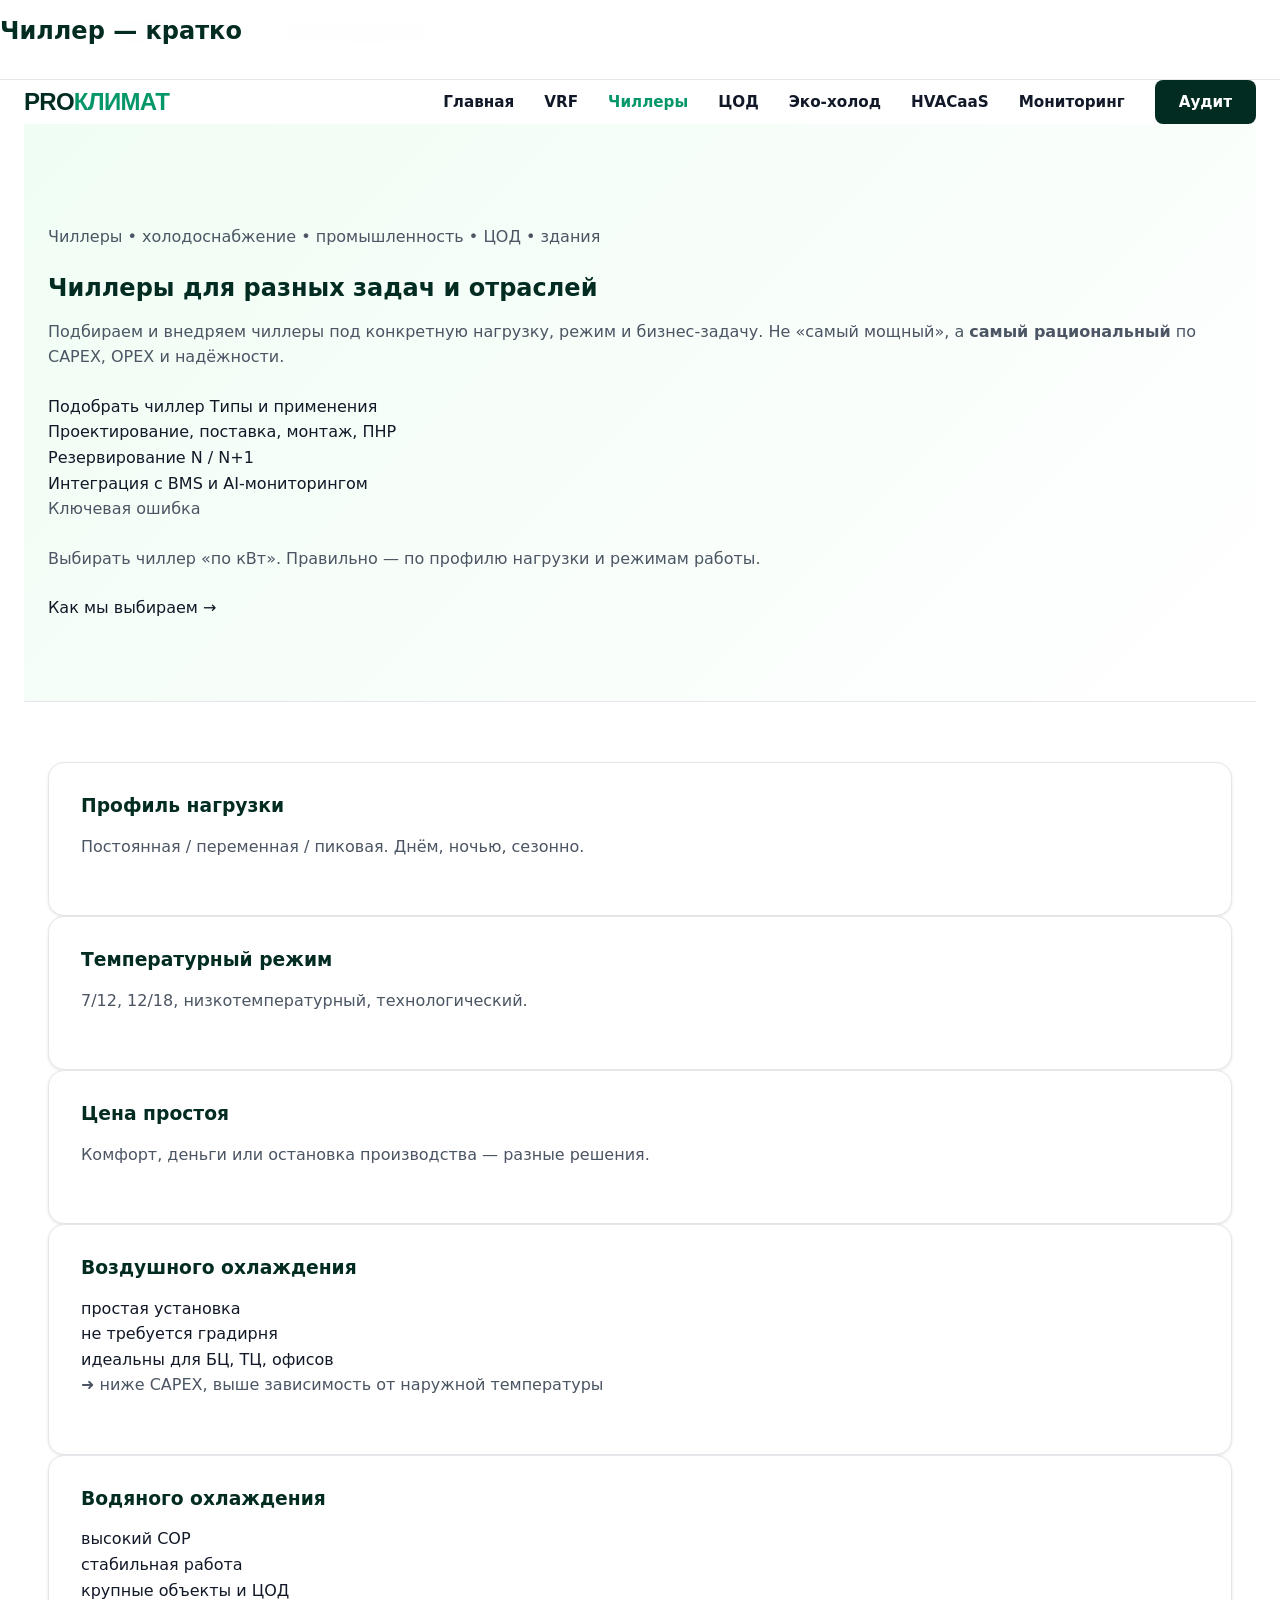
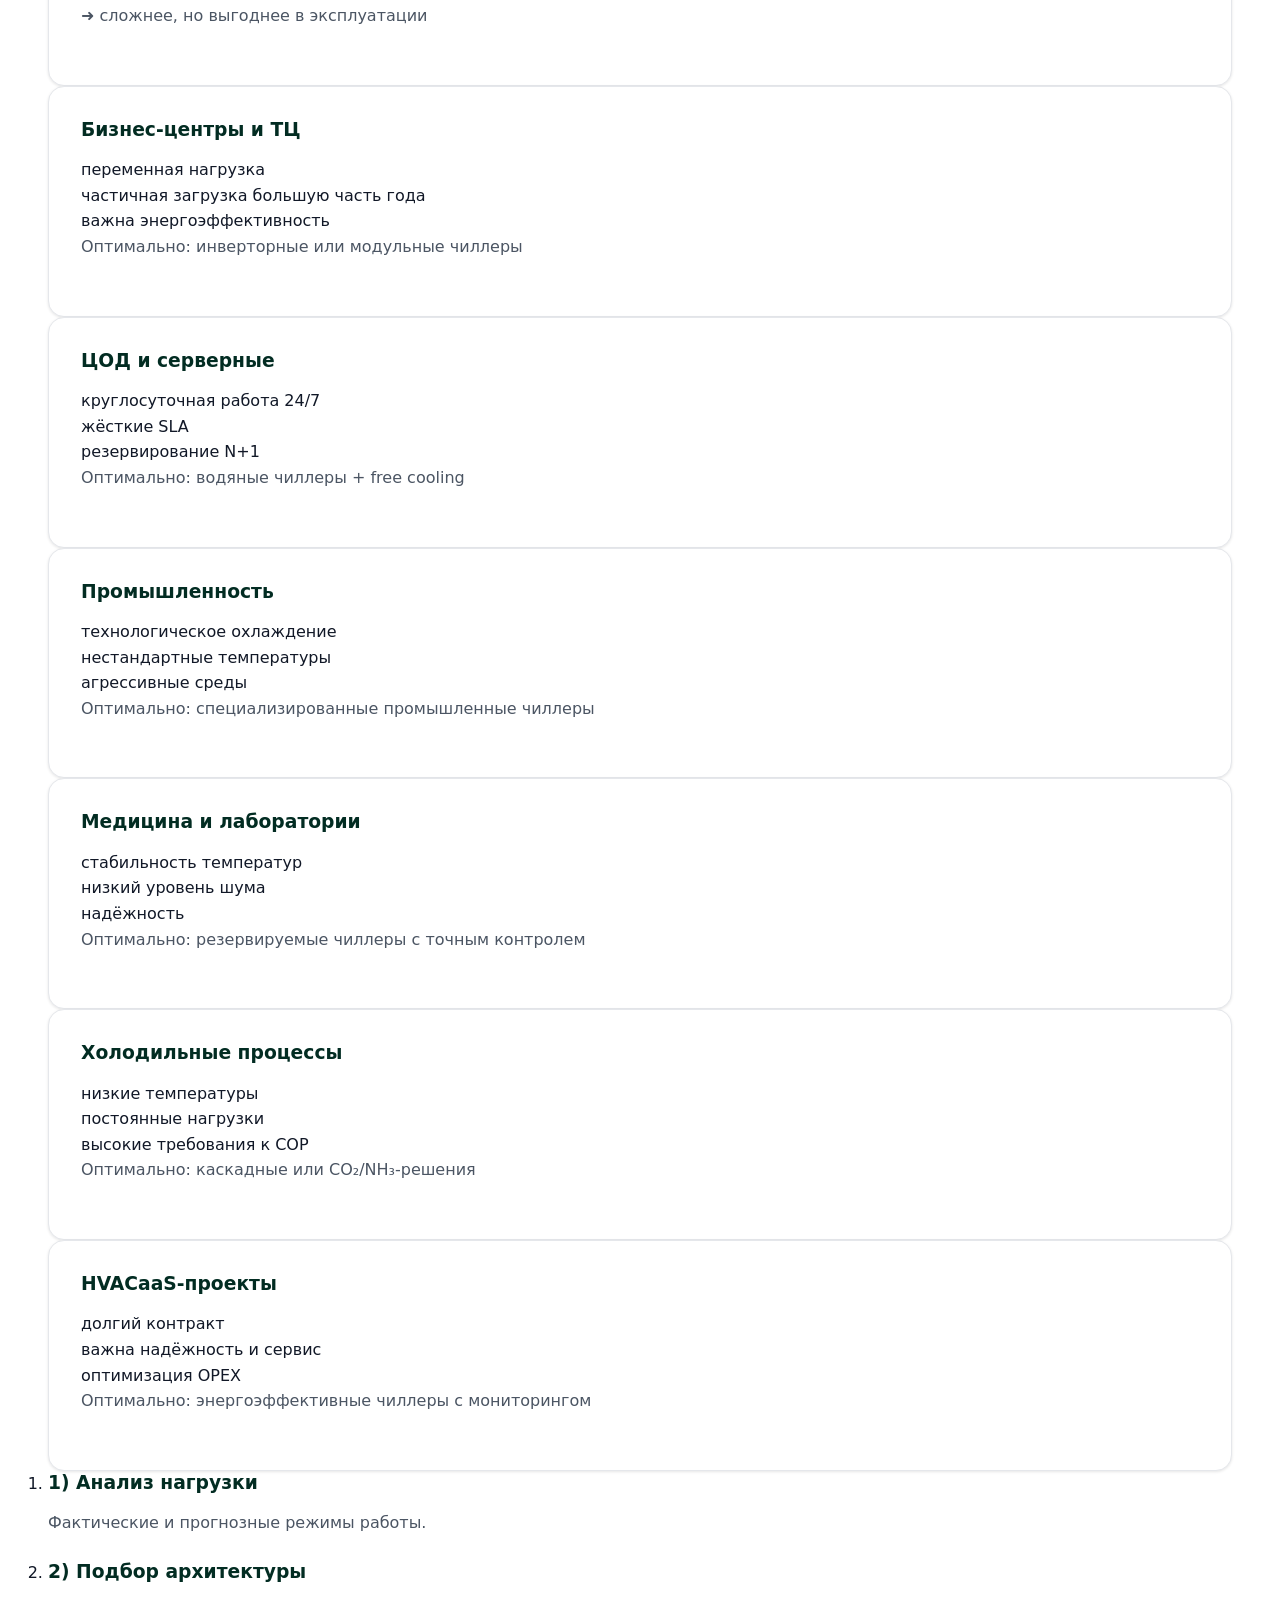
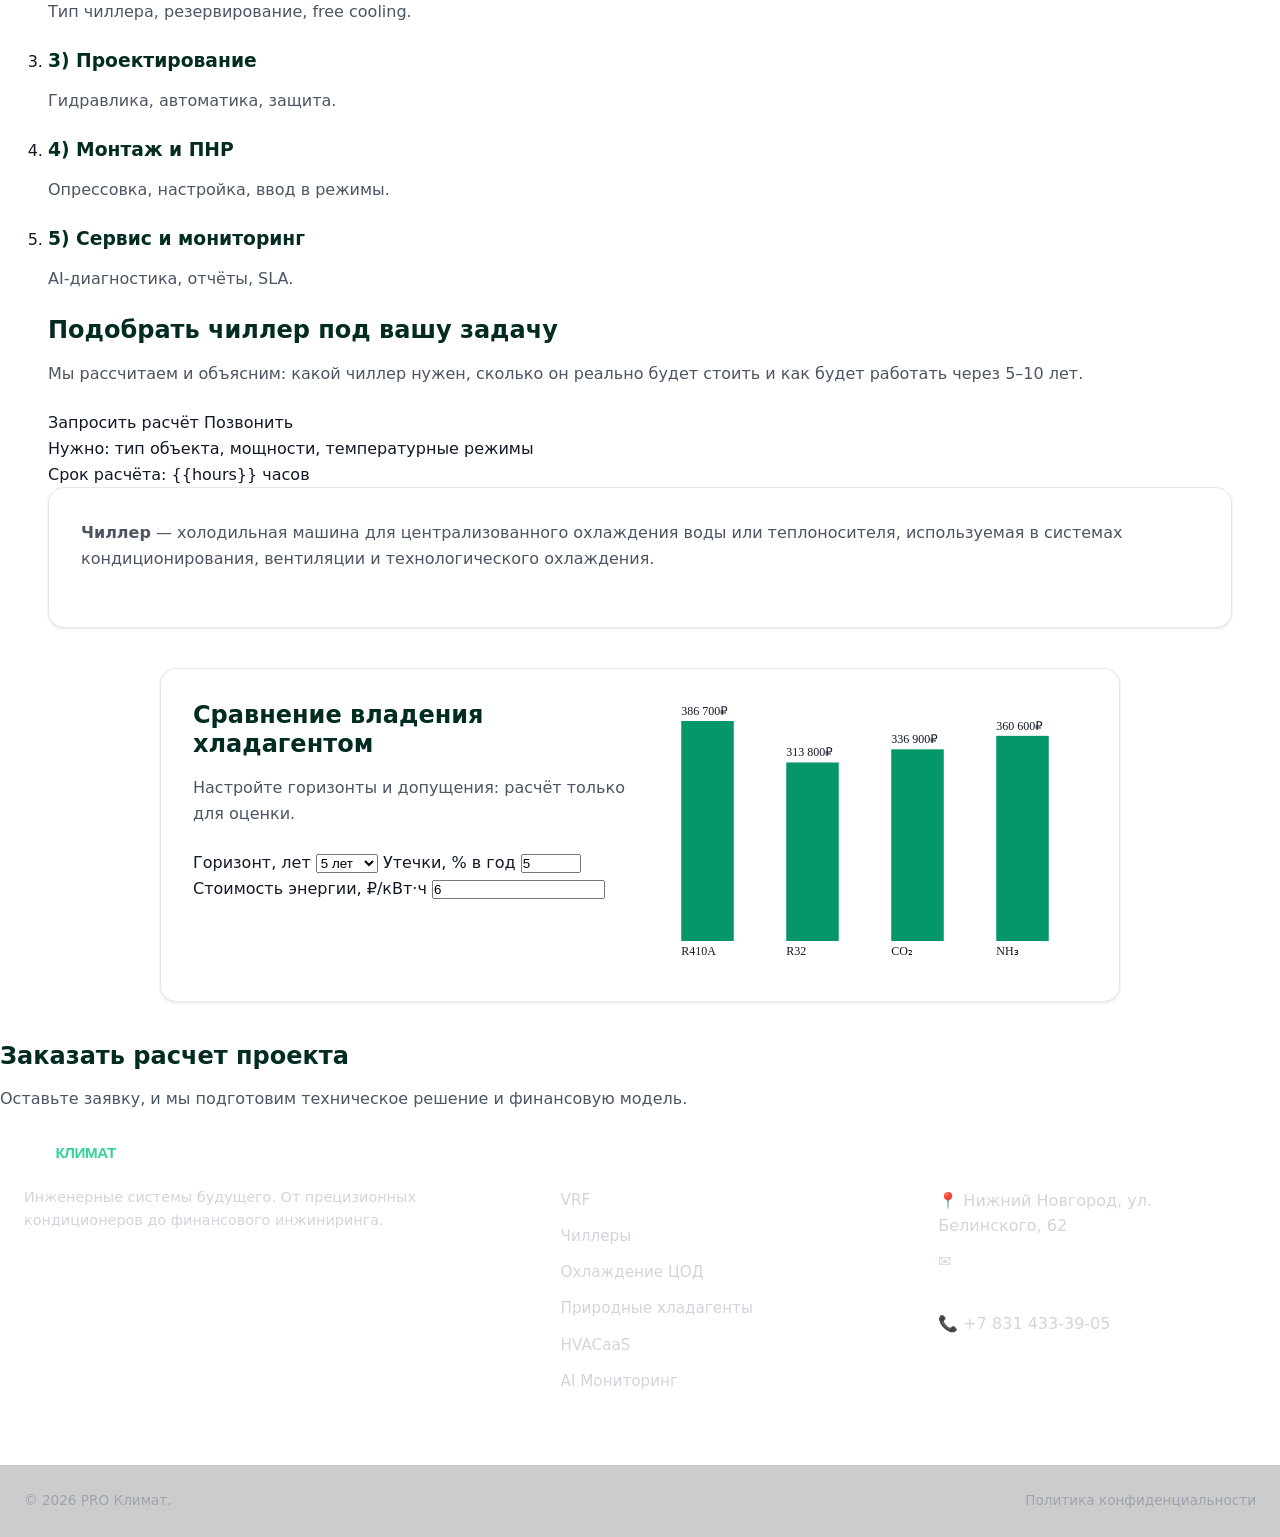
==== commit d1330322: "Load info-sourced content and add ownership charts" ====
--- a/chiller.html
+++ b/chiller.html
@@ -3,202 +3,46 @@
 <head>
     <meta charset="UTF-8">
     <meta name="viewport" content="width=device-width, initial-scale=1.0">
-    <title>Чиллерные решения — стабильное охлаждение</title>
-    <meta name="description" content="PRO Климат подбирает и собирает чиллерные станции с точным гидравлическим расчетом, резервированием и цифровым мониторингом.">
+    <title>Чиллеры для отраслей — PRO Климат</title>
+    <meta name="description" content="Чиллеры для зданий, промышленности и ЦОД.">
     <link rel="canonical" href="https://pro.master52.ru/chiller.html">
-    <meta property="og:title" content="Чиллерные решения — стабильное охлаждение">
-    <meta property="og:description" content="PRO Климат подбирает и собирает чиллерные станции с точным гидравлическим расчетом, резервированием и цифровым мониторингом.">
+    <meta property="og:title" content="Чиллеры для отраслей — PRO Климат">
+    <meta property="og:description" content="Чиллеры для зданий, промышленности и ЦОД.">
     <meta property="og:type" content="article">
     <meta property="og:url" content="https://pro.master52.ru/chiller.html">
     <meta property="og:site_name" content="PRO Климат">
     <meta name="twitter:card" content="summary_large_image">
-    <meta name="twitter:title" content="Чиллерные решения — стабильное охлаждение">
-    <meta name="twitter:description" content="PRO Климат подбирает и собирает чиллерные станции с точным гидравлическим расчетом, резервированием и цифровым мониторингом.">
+    <meta name="twitter:title" content="Чиллеры для отраслей — PRO Климат">
+    <meta name="twitter:description" content="Чиллеры для зданий, промышленности и ЦОД.">
     <link rel="stylesheet" href="assets/css/site.css">
-    <script type="application/ld+json">
-    {
-      "@context": "https://schema.org",
-      "@graph": [
-        {
-          "@type": "Organization",
-          "name": "PRO Климат",
-          "url": "https://pro.master52.ru/",
-          "logo": "https://pro.master52.ru/assets/img/logo.svg",
-          "contactPoint": {"@type": "ContactPoint","telephone": "+7 831 433-39-05","contactType": "customer service","email": "4333928@mail.ru"},
-          "address": {"@type": "PostalAddress","streetAddress": "ул. Белинского, 62","addressLocality": "Нижний Новгород","addressCountry": "RU"}
-        },
-        {"@type": "WebSite","url": "https://pro.master52.ru/","name": "PRO Климат"},
-        {
-          "@type": "BreadcrumbList",
-          "itemListElement": [
-            {"@type": "ListItem", "position": 1, "name": "Главная", "item": "https://pro.master52.ru/index.html"},
-            {"@type": "ListItem", "position": 2, "name": "Чиллеры", "item": "https://pro.master52.ru/chiller.html"}
-          ]
-        }
-      ]
-    }
-    </script>
 </head>
 <body>
     <div id="header-inj"></div>
     <main>
-        <section class="hero reveal" aria-labelledby="chiller-title">
-            <div class="container">
-                <div class="breadcrumbs"><a href="/">Главная</a><span>/</span>Чиллеры</div>
-                <div class="badges">
-                    <div class="badge">Гидравлика</div>
-                    <div class="badge">Мониторинг</div>
+        <div class="container content-from-info" data-info="chiller"></div>
+        <section class="card" aria-labelledby="chart-title" style="margin:40px auto; max-width:960px;">
+            <div class="grid-2" data-chart>
+                <div>
+                    <h2 id="chart-title">Сравнение владения хладагентом</h2>
+                    <p class="subhead">Настройте горизонты и допущения: расчёт только для оценки.</p>
+                    <label for="horizon">Горизонт, лет</label>
+                    <select id="horizon">
+                        <option value="5">5 лет</option>
+                        <option value="10">10 лет</option>
+                    </select>
+                    <label for="leak">Утечки, % в год</label>
+                    <input type="number" id="leak" data-leak min="0" max="25" step="0.5" value="5">
+                    <label for="price">Стоимость энергии, ₽/кВт·ч</label>
+                    <input type="number" id="price" data-price min="1" step="0.1" value="6">
                 </div>
-                <h1 id="chiller-title" class="hero-title">Чиллерные решения — стабильное охлаждение для производства и ЦОД</h1>
-                <p class="hero-desc">PRO Климат подбирает и собирает чиллерные станции с точным гидравлическим расчетом, резервированием и цифровым мониторингом.</p>
-                <h2 style="font-size:1rem; letter-spacing:0.08em; text-transform:uppercase; color:var(--c-text-light);">Summary</h2>
-                <div class="summary-grid" aria-label="Краткое резюме чиллеров">
-                    <div class="summary-item">Подбор чиллеров под нагрузку и климат региона.</div>
-                    <div class="summary-item">Гидравлический расчет, балансировка и автоматика насосных групп.</div>
-                    <div class="summary-item">Резервирование контуров и подготовка к сервису.</div>
-                    <div class="summary-item">Дистанционный мониторинг и диагностика работы.</div>
+                <div style="align-self:center;">
+                    <canvas width="420" height="260" aria-label="Диаграмма TCO" role="img"></canvas>
                 </div>
             </div>
         </section>
-
-        <div class="container content">
-            <section class="layout reveal">
-                <aside class="sidebar" aria-label="Навигация по чиллерам">
-                    <div class="side-label">Разделы</div>
-                    <div class="side-menu">
-                        <a href="#what">Что делаем</a>
-                        <a href="#who">Для кого</a>
-                        <a href="#how">Процесс</a>
-                        <a href="#deliver">Доставляем</a>
-                        <a href="#calc">Калькулятор</a>
-                        <a href="#faq">FAQ</a>
-                    </div>
-                </aside>
-                <div class="content">
-                    <section id="what" aria-labelledby="what-title">
-                        <h2 id="what-title">Что мы делаем</h2>
-                        <p>Проектируем и поставляем чиллерные станции для промышленных линий, дата-центров и общественных зданий. Настраиваем гидравлические схемы, подбираем насосы, резервируем контуры, настраиваем автоматику и подключаем удаленный контроль температуры и расхода.</p>
-                        <div class="feature-list">
-                            <div class="feature">
-                                <svg viewBox="0 0 24 24" fill="none" aria-hidden="true"><path d="M12 3v4m0 10v4m7-7h-4M9 14H5m12-4H5m14-3l-2 2m0 6l2 2M5 5l2 2m0 6L5 15" stroke="currentColor" stroke-width="2" stroke-linecap="round"/></svg>
-                                <div><strong>Гидравлика</strong><p>Расчет расхода, подбор насосов и балансировка веток.</p></div>
-                            </div>
-                            <div class="feature">
-                                <svg viewBox="0 0 24 24" fill="none" aria-hidden="true"><path d="M4 7h16M4 12h14M4 17h10" stroke="currentColor" stroke-width="2" stroke-linecap="round"/></svg>
-                                <div><strong>Резервирование</strong><p>Схемы N+1 или резерв по насосным группам с переключением.</p></div>
-                            </div>
-                            <div class="feature">
-                                <svg viewBox="0 0 24 24" fill="none" aria-hidden="true"><path d="M12 5l7 4v6l-7 4-7-4V9l7-4z" stroke="currentColor" stroke-width="2" stroke-linecap="round" stroke-linejoin="round"/></svg>
-                                <div><strong>Мониторинг</strong><p>Датчики температуры и расхода, удаленный доступ и оповещения.</p></div>
-                            </div>
-                        </div>
-                    </section>
-
-                    <section id="who" class="reveal" aria-labelledby="who-title">
-                        <h2 id="who-title">Для кого</h2>
-                        <p>Промышленные предприятия, склады, ЦОДы и объекты с круглосуточной нагрузкой, где важно обеспечить стабильное охлаждение без скачков и аварий.</p>
-                        <div class="key-terms" style="justify-content:flex-start;">
-                            <span>Промышленность</span><span>Склады</span><span>ЦОД</span><span>Круглосуточные объекты</span><span>Офисные здания</span><span>Общественные пространства</span>
-                        </div>
-                    </section>
-
-                    <section id="how" class="reveal" aria-labelledby="how-title">
-                        <h2 id="how-title">Как работаем</h2>
-                        <div class="tab-buttons" role="tablist" aria-label="Этапы чиллеров">
-                            <button role="tab" aria-selected="true" aria-controls="ch-tab1" id="ch-tab-btn-1">Сбор данных</button>
-                            <button role="tab" aria-selected="false" aria-controls="ch-tab2" id="ch-tab-btn-2">Проект</button>
-                            <button role="tab" aria-selected="false" aria-controls="ch-tab3" id="ch-tab-btn-3">Монтаж и сервис</button>
-                        </div>
-                        <div id="ch-tab1" class="tab-panel active" role="tabpanel" aria-labelledby="ch-tab-btn-1">Собираем данные по тепловой нагрузке и климату, обследуем текущие контуры и автоматику.</div>
-                        <div id="ch-tab2" class="tab-panel" role="tabpanel" aria-labelledby="ch-tab-btn-2">Подбираем чиллеры и гидромодули, проектируем разводку, размещение и резервирование.</div>
-                        <div id="ch-tab3" class="tab-panel" role="tabpanel" aria-labelledby="ch-tab-btn-3">Монтаж с учетом сервисных зон, балансировка, подключение мониторинга и регламент сервисных проверок.</div>
-                    </section>
-
-                    <section id="deliver" class="reveal" aria-labelledby="deliver-title">
-                        <h2 id="deliver-title">Что получаете</h2>
-                        <div class="grid-2">
-                            <div class="card">
-                                <h4>Проектные материалы</h4>
-                                <ul class="list-check">
-                                    <li><span class="icon-ok">✓</span><span>Гидравлические схемы и расчеты резервирования.</span></li>
-                                    <li><span class="icon-ok">✓</span><span>Спецификация чиллеров, насосов и автоматики.</span></li>
-                                    <li><span class="icon-ok">✓</span><span>План размещения и трассировки.</span></li>
-                                </ul>
-                            </div>
-                            <div class="card">
-                                <h4>Запуск и контроль</h4>
-                                <ul class="list-check">
-                                    <li><span class="icon-ok">✓</span><span>Инструкции по эксплуатации и сервисный регламент.</span></li>
-                                    <li><span class="icon-ok">✓</span><span>Шаблоны отчетов мониторинга и оповещений.</span></li>
-                                    <li><span class="icon-ok">✓</span><span>Удаленный доступ к показателям и аналитике.</span></li>
-                                </ul>
-                            </div>
-                        </div>
-                    </section>
-
-                    <section id="calc" class="reveal" aria-labelledby="calc-title">
-                        <h2 id="calc-title">Оценка стоимости энергии</h2>
-                        <p>Посчитайте ориентировочные затраты на охлаждение и эффект от балансировки.</p>
-                        <div class="calc-card" data-calculator="chiller">
-                            <label for="ch-load">Тепловая нагрузка, кВт</label>
-                            <input id="ch-load" type="number" min="50" value="300">
-                            <label for="ch-tariff">Тариф, ₽/кВт·ч</label>
-                            <input id="ch-tariff" type="number" min="1" step="0.01" value="4.8">
-                            <label for="ch-hrs">Часы работы в месяц</label>
-                            <input id="ch-hrs" type="number" min="50" value="600">
-                            <div class="calc-output" aria-live="polite">Введите данные, чтобы увидеть оценку.</div>
-                        </div>
-                    </section>
-
-                    <section id="faq" class="reveal" aria-labelledby="faq-title">
-                        <h2 id="faq-title">FAQ</h2>
-                        <div class="accordion" data-accordion>
-                            <div class="accordion-item">
-                                <button type="button" aria-expanded="false">Работаете ли вы с существующими чиллерами?<span class="icon">＋</span></button>
-                                <div class="accordion-panel">Да, проводим аудит, перенастройку автоматики и интеграцию с мониторингом без остановки критичных зон.</div>
-                            </div>
-                            <div class="accordion-item">
-                                <button type="button" aria-expanded="false">Делаете ли вы резервирование?<span class="icon">＋</span></button>
-                                <div class="accordion-panel">Предлагаем схемы N+1 или резервирование по насосным группам с автоматическим переключением.</div>
-                            </div>
-                            <div class="accordion-item">
-                                <button type="button" aria-expanded="false">Можно ли получить мониторинг температуры и расхода удаленно?<span class="icon">＋</span></button>
-                                <div class="accordion-panel">Подключаем датчики и выводим показатели в диспетчерскую или веб-кабинет.</div>
-                            </div>
-                        </div>
-                    </section>
-
-                    <section id="terms" class="reveal" aria-labelledby="terms-title">
-                        <h2 id="terms-title">Ключевые термины</h2>
-                        <div class="key-terms">
-                            <span>Чиллер</span><span>Гидравлический расчет</span><span>Насосные группы</span><span>Резервирование</span><span>Free-cooling</span><span>Удаленный мониторинг</span><span>Балансировка</span><span>Температурный контур</span><span>TCO</span><span>SLA</span><span>Диагностика</span><span>Эксплуатация</span>
-                        </div>
-                        <p style="margin-top:16px;">Связанные решения: <a href="/vrf.html">VRF</a> и <a href="/data-centre.html">охлаждение ЦОД</a>.</p>
-                    </section>
-                </div>
-            </section>
-        </div>
     </main>
-
     <div id="cta-inj"></div>
     <div id="footer-inj"></div>
-
-    <div class="sticky-cta" role="alert" aria-live="polite">
-        <span>Чиллеры с резервированием и мониторингом</span>
-        <button type="button" data-copy="+7 831 433-39-05">Скопировать телефон</button>
-    </div>
-
     <script src="assets/js/site.js" defer></script>
-    <script type="application/ld+json">
-    {
-      "@context": "https://schema.org",
-      "@type": "FAQPage",
-      "mainEntity": [
-        {"@type": "Question","name": "Работаете ли вы с существующими чиллерами?","acceptedAnswer":{"@type":"Answer","text":"Да, проводим аудит, перенастройку автоматики и интеграцию с мониторингом без остановки критичных зон."}},
-        {"@type": "Question","name": "Делаете ли вы резервирование?","acceptedAnswer":{"@type":"Answer","text":"Предлагаем схемы N+1 или резервирование по насосным группам с автоматическим переключением."}},
-        {"@type": "Question","name": "Можно ли получить мониторинг температуры и расхода удаленно?","acceptedAnswer":{"@type":"Answer","text":"Подключаем датчики и выводим показатели в диспетчерскую или веб-кабинет."}}
-      ]
-    }
-    </script>
 </body>
 </html>
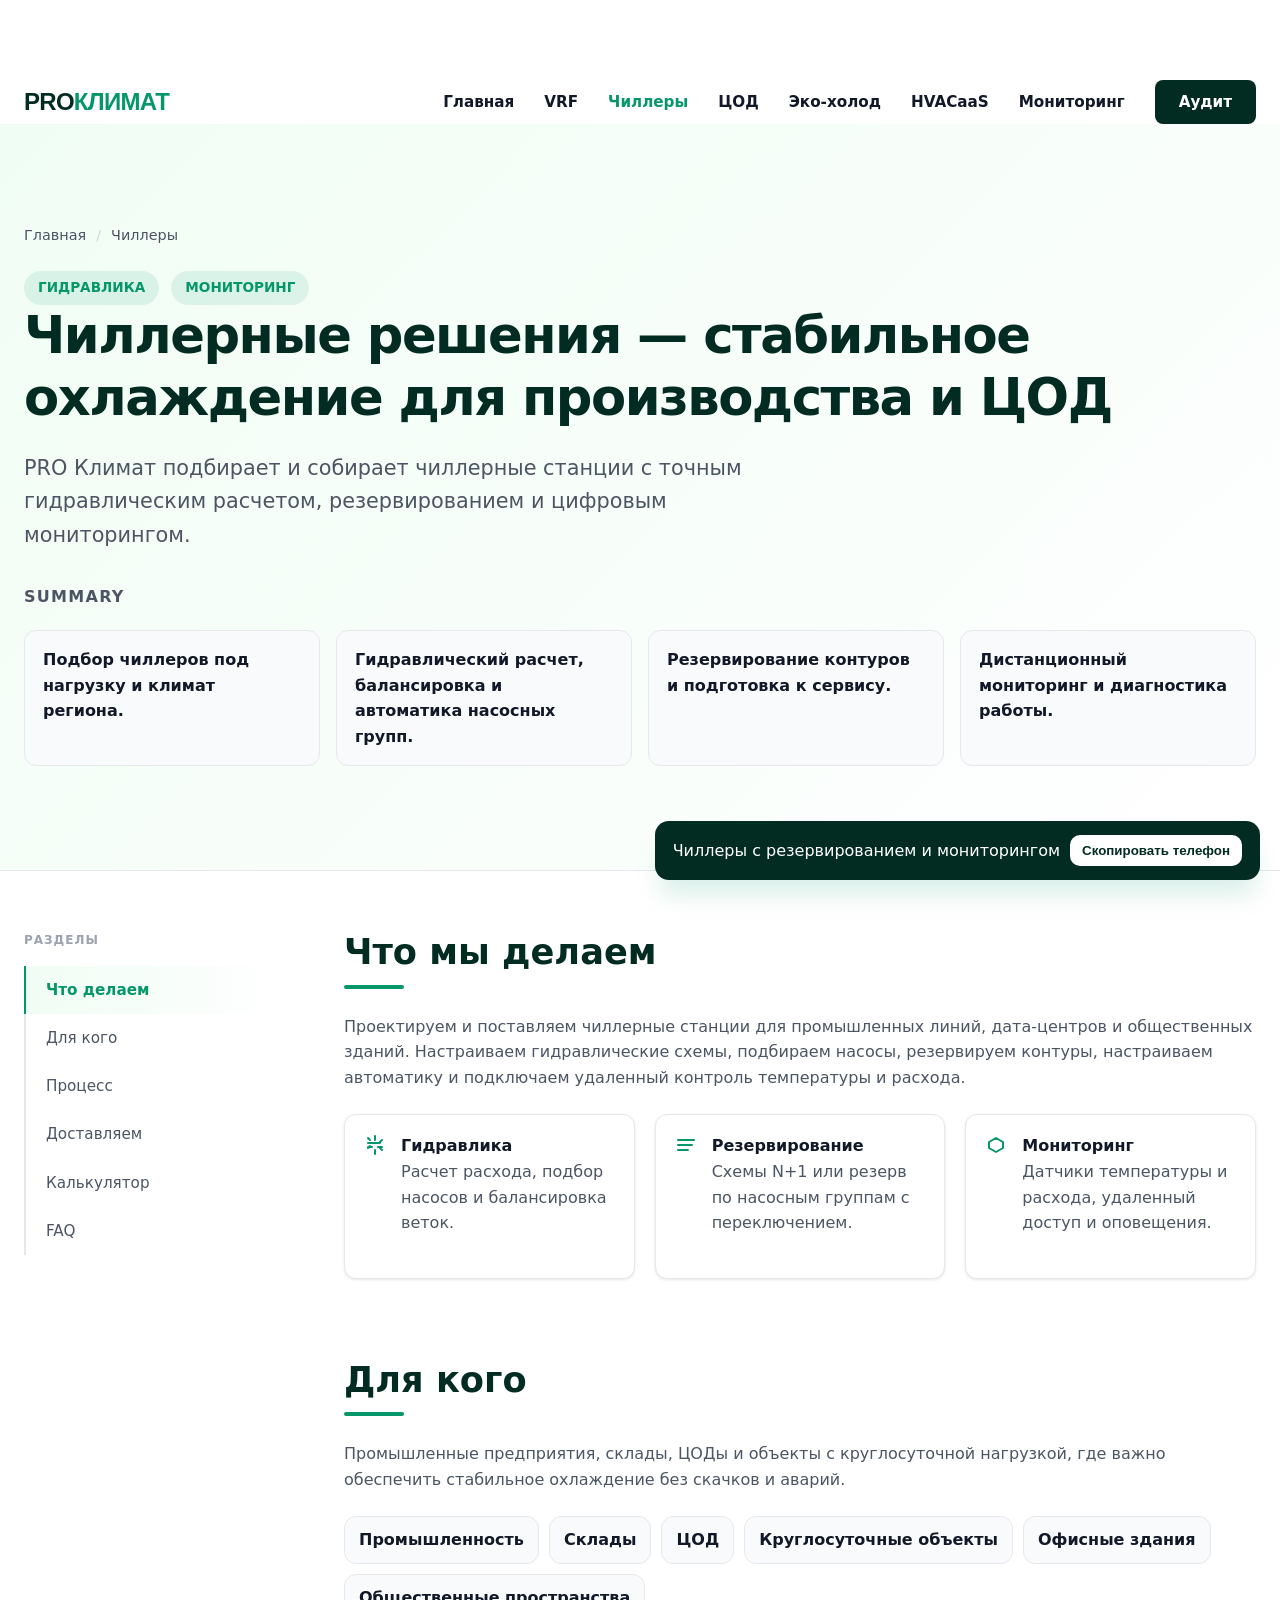
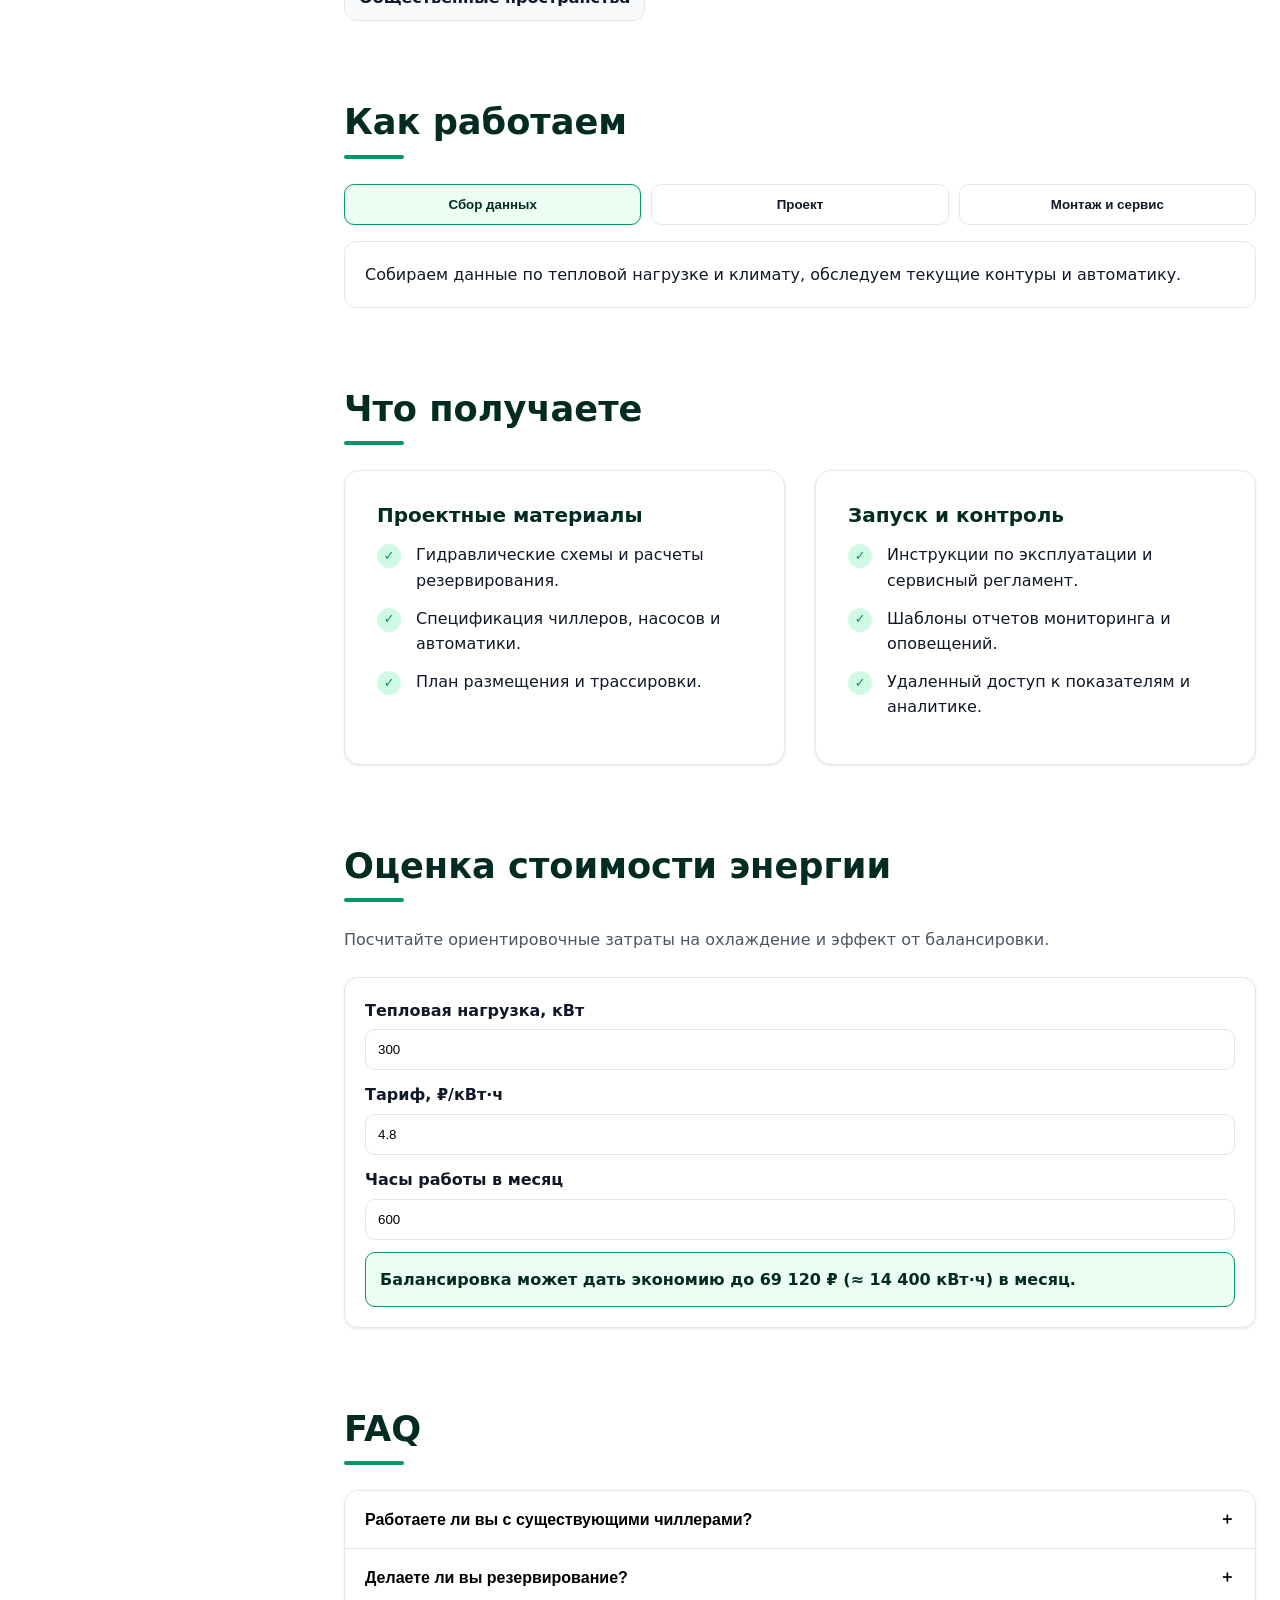
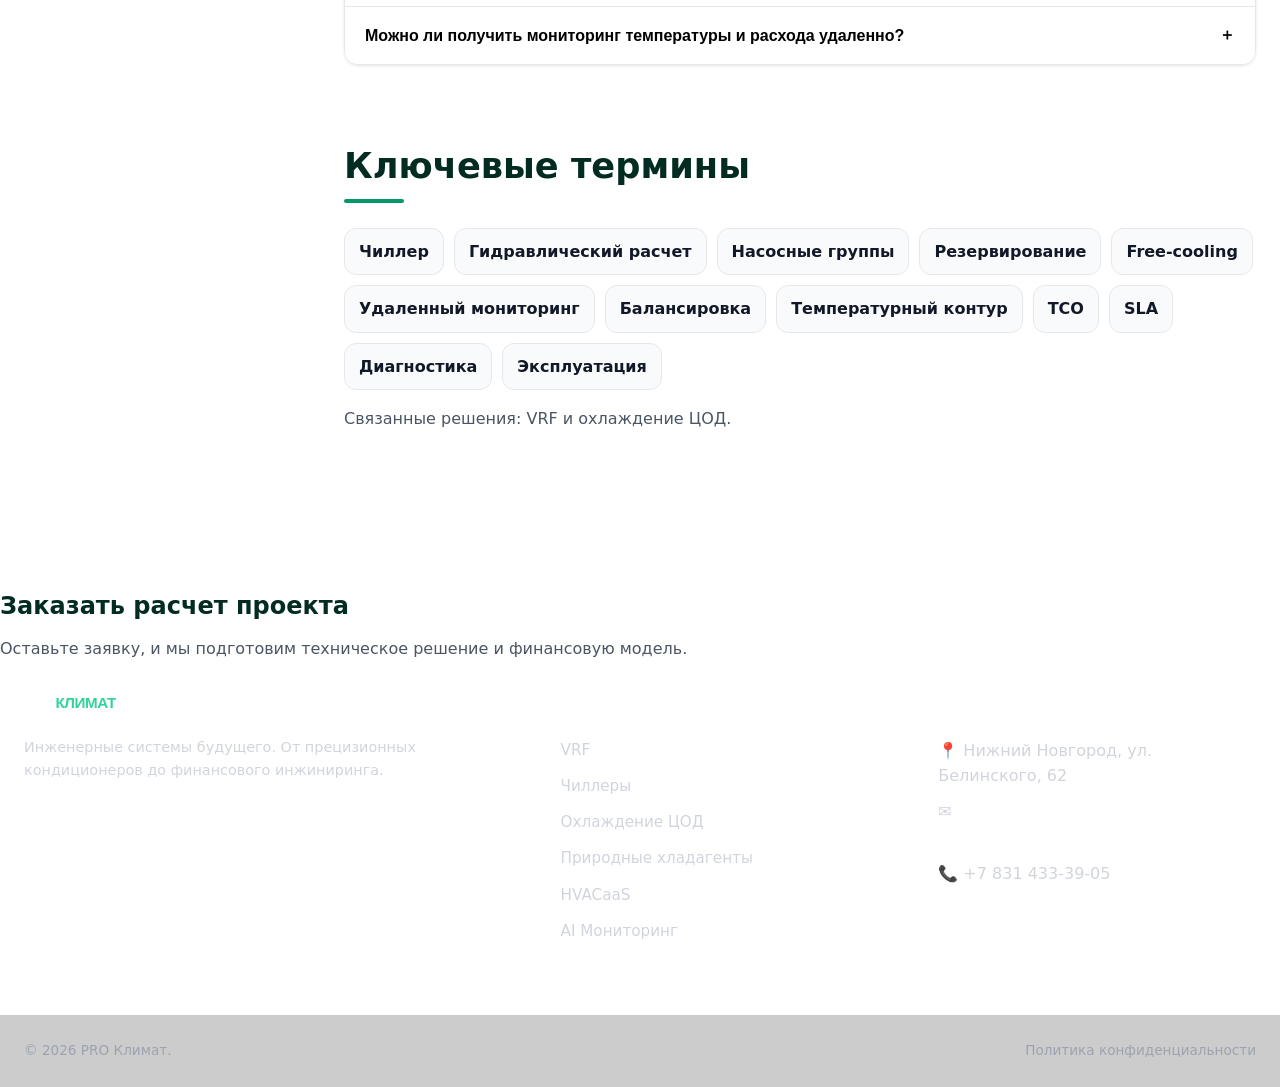
==== commit 17ad374e: "Merge 8207031172131a7df19eb08ad3cb582f5a51e314 into 6e1ad3514f84a89437bca75123f6a2e19bb063c8" ====
--- a/chiller.html
+++ b/chiller.html
@@ -3,46 +3,202 @@
 <head>
     <meta charset="UTF-8">
     <meta name="viewport" content="width=device-width, initial-scale=1.0">
-    <title>Чиллеры для отраслей — PRO Климат</title>
-    <meta name="description" content="Чиллеры для зданий, промышленности и ЦОД.">
+    <title>Чиллерные решения — стабильное охлаждение</title>
+    <meta name="description" content="PRO Климат подбирает и собирает чиллерные станции с точным гидравлическим расчетом, резервированием и цифровым мониторингом.">
     <link rel="canonical" href="https://pro.master52.ru/chiller.html">
-    <meta property="og:title" content="Чиллеры для отраслей — PRO Климат">
-    <meta property="og:description" content="Чиллеры для зданий, промышленности и ЦОД.">
+    <meta property="og:title" content="Чиллерные решения — стабильное охлаждение">
+    <meta property="og:description" content="PRO Климат подбирает и собирает чиллерные станции с точным гидравлическим расчетом, резервированием и цифровым мониторингом.">
     <meta property="og:type" content="article">
     <meta property="og:url" content="https://pro.master52.ru/chiller.html">
     <meta property="og:site_name" content="PRO Климат">
     <meta name="twitter:card" content="summary_large_image">
-    <meta name="twitter:title" content="Чиллеры для отраслей — PRO Климат">
-    <meta name="twitter:description" content="Чиллеры для зданий, промышленности и ЦОД.">
+    <meta name="twitter:title" content="Чиллерные решения — стабильное охлаждение">
+    <meta name="twitter:description" content="PRO Климат подбирает и собирает чиллерные станции с точным гидравлическим расчетом, резервированием и цифровым мониторингом.">
     <link rel="stylesheet" href="assets/css/site.css">
+    <script type="application/ld+json">
+    {
+      "@context": "https://schema.org",
+      "@graph": [
+        {
+          "@type": "Organization",
+          "name": "PRO Климат",
+          "url": "https://pro.master52.ru/",
+          "logo": "https://pro.master52.ru/assets/img/logo.svg",
+          "contactPoint": {"@type": "ContactPoint","telephone": "+7 831 433-39-05","contactType": "customer service","email": "4333928@mail.ru"},
+          "address": {"@type": "PostalAddress","streetAddress": "ул. Белинского, 62","addressLocality": "Нижний Новгород","addressCountry": "RU"}
+        },
+        {"@type": "WebSite","url": "https://pro.master52.ru/","name": "PRO Климат"},
+        {
+          "@type": "BreadcrumbList",
+          "itemListElement": [
+            {"@type": "ListItem", "position": 1, "name": "Главная", "item": "https://pro.master52.ru/index.html"},
+            {"@type": "ListItem", "position": 2, "name": "Чиллеры", "item": "https://pro.master52.ru/chiller.html"}
+          ]
+        }
+      ]
+    }
+    </script>
 </head>
 <body>
     <div id="header-inj"></div>
     <main>
-        <div class="container content-from-info" data-info="chiller"></div>
-        <section class="card" aria-labelledby="chart-title" style="margin:40px auto; max-width:960px;">
-            <div class="grid-2" data-chart>
-                <div>
-                    <h2 id="chart-title">Сравнение владения хладагентом</h2>
-                    <p class="subhead">Настройте горизонты и допущения: расчёт только для оценки.</p>
-                    <label for="horizon">Горизонт, лет</label>
-                    <select id="horizon">
-                        <option value="5">5 лет</option>
-                        <option value="10">10 лет</option>
-                    </select>
-                    <label for="leak">Утечки, % в год</label>
-                    <input type="number" id="leak" data-leak min="0" max="25" step="0.5" value="5">
-                    <label for="price">Стоимость энергии, ₽/кВт·ч</label>
-                    <input type="number" id="price" data-price min="1" step="0.1" value="6">
+        <section class="hero reveal" aria-labelledby="chiller-title">
+            <div class="container">
+                <div class="breadcrumbs"><a href="/">Главная</a><span>/</span>Чиллеры</div>
+                <div class="badges">
+                    <div class="badge">Гидравлика</div>
+                    <div class="badge">Мониторинг</div>
                 </div>
-                <div style="align-self:center;">
-                    <canvas width="420" height="260" aria-label="Диаграмма TCO" role="img"></canvas>
+                <h1 id="chiller-title" class="hero-title">Чиллерные решения — стабильное охлаждение для производства и ЦОД</h1>
+                <p class="hero-desc">PRO Климат подбирает и собирает чиллерные станции с точным гидравлическим расчетом, резервированием и цифровым мониторингом.</p>
+                <h2 style="font-size:1rem; letter-spacing:0.08em; text-transform:uppercase; color:var(--c-text-light);">Summary</h2>
+                <div class="summary-grid" aria-label="Краткое резюме чиллеров">
+                    <div class="summary-item">Подбор чиллеров под нагрузку и климат региона.</div>
+                    <div class="summary-item">Гидравлический расчет, балансировка и автоматика насосных групп.</div>
+                    <div class="summary-item">Резервирование контуров и подготовка к сервису.</div>
+                    <div class="summary-item">Дистанционный мониторинг и диагностика работы.</div>
                 </div>
             </div>
         </section>
+
+        <div class="container content">
+            <section class="layout reveal">
+                <aside class="sidebar" aria-label="Навигация по чиллерам">
+                    <div class="side-label">Разделы</div>
+                    <div class="side-menu">
+                        <a href="#what">Что делаем</a>
+                        <a href="#who">Для кого</a>
+                        <a href="#how">Процесс</a>
+                        <a href="#deliver">Доставляем</a>
+                        <a href="#calc">Калькулятор</a>
+                        <a href="#faq">FAQ</a>
+                    </div>
+                </aside>
+                <div class="content">
+                    <section id="what" aria-labelledby="what-title">
+                        <h2 id="what-title">Что мы делаем</h2>
+                        <p>Проектируем и поставляем чиллерные станции для промышленных линий, дата-центров и общественных зданий. Настраиваем гидравлические схемы, подбираем насосы, резервируем контуры, настраиваем автоматику и подключаем удаленный контроль температуры и расхода.</p>
+                        <div class="feature-list">
+                            <div class="feature">
+                                <svg viewBox="0 0 24 24" fill="none" aria-hidden="true"><path d="M12 3v4m0 10v4m7-7h-4M9 14H5m12-4H5m14-3l-2 2m0 6l2 2M5 5l2 2m0 6L5 15" stroke="currentColor" stroke-width="2" stroke-linecap="round"/></svg>
+                                <div><strong>Гидравлика</strong><p>Расчет расхода, подбор насосов и балансировка веток.</p></div>
+                            </div>
+                            <div class="feature">
+                                <svg viewBox="0 0 24 24" fill="none" aria-hidden="true"><path d="M4 7h16M4 12h14M4 17h10" stroke="currentColor" stroke-width="2" stroke-linecap="round"/></svg>
+                                <div><strong>Резервирование</strong><p>Схемы N+1 или резерв по насосным группам с переключением.</p></div>
+                            </div>
+                            <div class="feature">
+                                <svg viewBox="0 0 24 24" fill="none" aria-hidden="true"><path d="M12 5l7 4v6l-7 4-7-4V9l7-4z" stroke="currentColor" stroke-width="2" stroke-linecap="round" stroke-linejoin="round"/></svg>
+                                <div><strong>Мониторинг</strong><p>Датчики температуры и расхода, удаленный доступ и оповещения.</p></div>
+                            </div>
+                        </div>
+                    </section>
+
+                    <section id="who" class="reveal" aria-labelledby="who-title">
+                        <h2 id="who-title">Для кого</h2>
+                        <p>Промышленные предприятия, склады, ЦОДы и объекты с круглосуточной нагрузкой, где важно обеспечить стабильное охлаждение без скачков и аварий.</p>
+                        <div class="key-terms" style="justify-content:flex-start;">
+                            <span>Промышленность</span><span>Склады</span><span>ЦОД</span><span>Круглосуточные объекты</span><span>Офисные здания</span><span>Общественные пространства</span>
+                        </div>
+                    </section>
+
+                    <section id="how" class="reveal" aria-labelledby="how-title">
+                        <h2 id="how-title">Как работаем</h2>
+                        <div class="tab-buttons" role="tablist" aria-label="Этапы чиллеров">
+                            <button role="tab" aria-selected="true" aria-controls="ch-tab1" id="ch-tab-btn-1">Сбор данных</button>
+                            <button role="tab" aria-selected="false" aria-controls="ch-tab2" id="ch-tab-btn-2">Проект</button>
+                            <button role="tab" aria-selected="false" aria-controls="ch-tab3" id="ch-tab-btn-3">Монтаж и сервис</button>
+                        </div>
+                        <div id="ch-tab1" class="tab-panel active" role="tabpanel" aria-labelledby="ch-tab-btn-1">Собираем данные по тепловой нагрузке и климату, обследуем текущие контуры и автоматику.</div>
+                        <div id="ch-tab2" class="tab-panel" role="tabpanel" aria-labelledby="ch-tab-btn-2">Подбираем чиллеры и гидромодули, проектируем разводку, размещение и резервирование.</div>
+                        <div id="ch-tab3" class="tab-panel" role="tabpanel" aria-labelledby="ch-tab-btn-3">Монтаж с учетом сервисных зон, балансировка, подключение мониторинга и регламент сервисных проверок.</div>
+                    </section>
+
+                    <section id="deliver" class="reveal" aria-labelledby="deliver-title">
+                        <h2 id="deliver-title">Что получаете</h2>
+                        <div class="grid-2">
+                            <div class="card">
+                                <h4>Проектные материалы</h4>
+                                <ul class="list-check">
+                                    <li><span class="icon-ok">✓</span><span>Гидравлические схемы и расчеты резервирования.</span></li>
+                                    <li><span class="icon-ok">✓</span><span>Спецификация чиллеров, насосов и автоматики.</span></li>
+                                    <li><span class="icon-ok">✓</span><span>План размещения и трассировки.</span></li>
+                                </ul>
+                            </div>
+                            <div class="card">
+                                <h4>Запуск и контроль</h4>
+                                <ul class="list-check">
+                                    <li><span class="icon-ok">✓</span><span>Инструкции по эксплуатации и сервисный регламент.</span></li>
+                                    <li><span class="icon-ok">✓</span><span>Шаблоны отчетов мониторинга и оповещений.</span></li>
+                                    <li><span class="icon-ok">✓</span><span>Удаленный доступ к показателям и аналитике.</span></li>
+                                </ul>
+                            </div>
+                        </div>
+                    </section>
+
+                    <section id="calc" class="reveal" aria-labelledby="calc-title">
+                        <h2 id="calc-title">Оценка стоимости энергии</h2>
+                        <p>Посчитайте ориентировочные затраты на охлаждение и эффект от балансировки.</p>
+                        <div class="calc-card" data-calculator="chiller">
+                            <label for="ch-load">Тепловая нагрузка, кВт</label>
+                            <input id="ch-load" type="number" min="50" value="300">
+                            <label for="ch-tariff">Тариф, ₽/кВт·ч</label>
+                            <input id="ch-tariff" type="number" min="1" step="0.01" value="4.8">
+                            <label for="ch-hrs">Часы работы в месяц</label>
+                            <input id="ch-hrs" type="number" min="50" value="600">
+                            <div class="calc-output" aria-live="polite">Введите данные, чтобы увидеть оценку.</div>
+                        </div>
+                    </section>
+
+                    <section id="faq" class="reveal" aria-labelledby="faq-title">
+                        <h2 id="faq-title">FAQ</h2>
+                        <div class="accordion" data-accordion>
+                            <div class="accordion-item">
+                                <button type="button" aria-expanded="false">Работаете ли вы с существующими чиллерами?<span class="icon">＋</span></button>
+                                <div class="accordion-panel">Да, проводим аудит, перенастройку автоматики и интеграцию с мониторингом без остановки критичных зон.</div>
+                            </div>
+                            <div class="accordion-item">
+                                <button type="button" aria-expanded="false">Делаете ли вы резервирование?<span class="icon">＋</span></button>
+                                <div class="accordion-panel">Предлагаем схемы N+1 или резервирование по насосным группам с автоматическим переключением.</div>
+                            </div>
+                            <div class="accordion-item">
+                                <button type="button" aria-expanded="false">Можно ли получить мониторинг температуры и расхода удаленно?<span class="icon">＋</span></button>
+                                <div class="accordion-panel">Подключаем датчики и выводим показатели в диспетчерскую или веб-кабинет.</div>
+                            </div>
+                        </div>
+                    </section>
+
+                    <section id="terms" class="reveal" aria-labelledby="terms-title">
+                        <h2 id="terms-title">Ключевые термины</h2>
+                        <div class="key-terms">
+                            <span>Чиллер</span><span>Гидравлический расчет</span><span>Насосные группы</span><span>Резервирование</span><span>Free-cooling</span><span>Удаленный мониторинг</span><span>Балансировка</span><span>Температурный контур</span><span>TCO</span><span>SLA</span><span>Диагностика</span><span>Эксплуатация</span>
+                        </div>
+                        <p style="margin-top:16px;">Связанные решения: <a href="/vrf.html">VRF</a> и <a href="/data-centre.html">охлаждение ЦОД</a>.</p>
+                    </section>
+                </div>
+            </section>
+        </div>
     </main>
+
     <div id="cta-inj"></div>
     <div id="footer-inj"></div>
+
+    <div class="sticky-cta" role="alert" aria-live="polite">
+        <span>Чиллеры с резервированием и мониторингом</span>
+        <button type="button" data-copy="+7 831 433-39-05">Скопировать телефон</button>
+    </div>
+
     <script src="assets/js/site.js" defer></script>
+    <script type="application/ld+json">
+    {
+      "@context": "https://schema.org",
+      "@type": "FAQPage",
+      "mainEntity": [
+        {"@type": "Question","name": "Работаете ли вы с существующими чиллерами?","acceptedAnswer":{"@type":"Answer","text":"Да, проводим аудит, перенастройку автоматики и интеграцию с мониторингом без остановки критичных зон."}},
+        {"@type": "Question","name": "Делаете ли вы резервирование?","acceptedAnswer":{"@type":"Answer","text":"Предлагаем схемы N+1 или резервирование по насосным группам с автоматическим переключением."}},
+        {"@type": "Question","name": "Можно ли получить мониторинг температуры и расхода удаленно?","acceptedAnswer":{"@type":"Answer","text":"Подключаем датчики и выводим показатели в диспетчерскую или веб-кабинет."}}
+      ]
+    }
+    </script>
 </body>
 </html>
